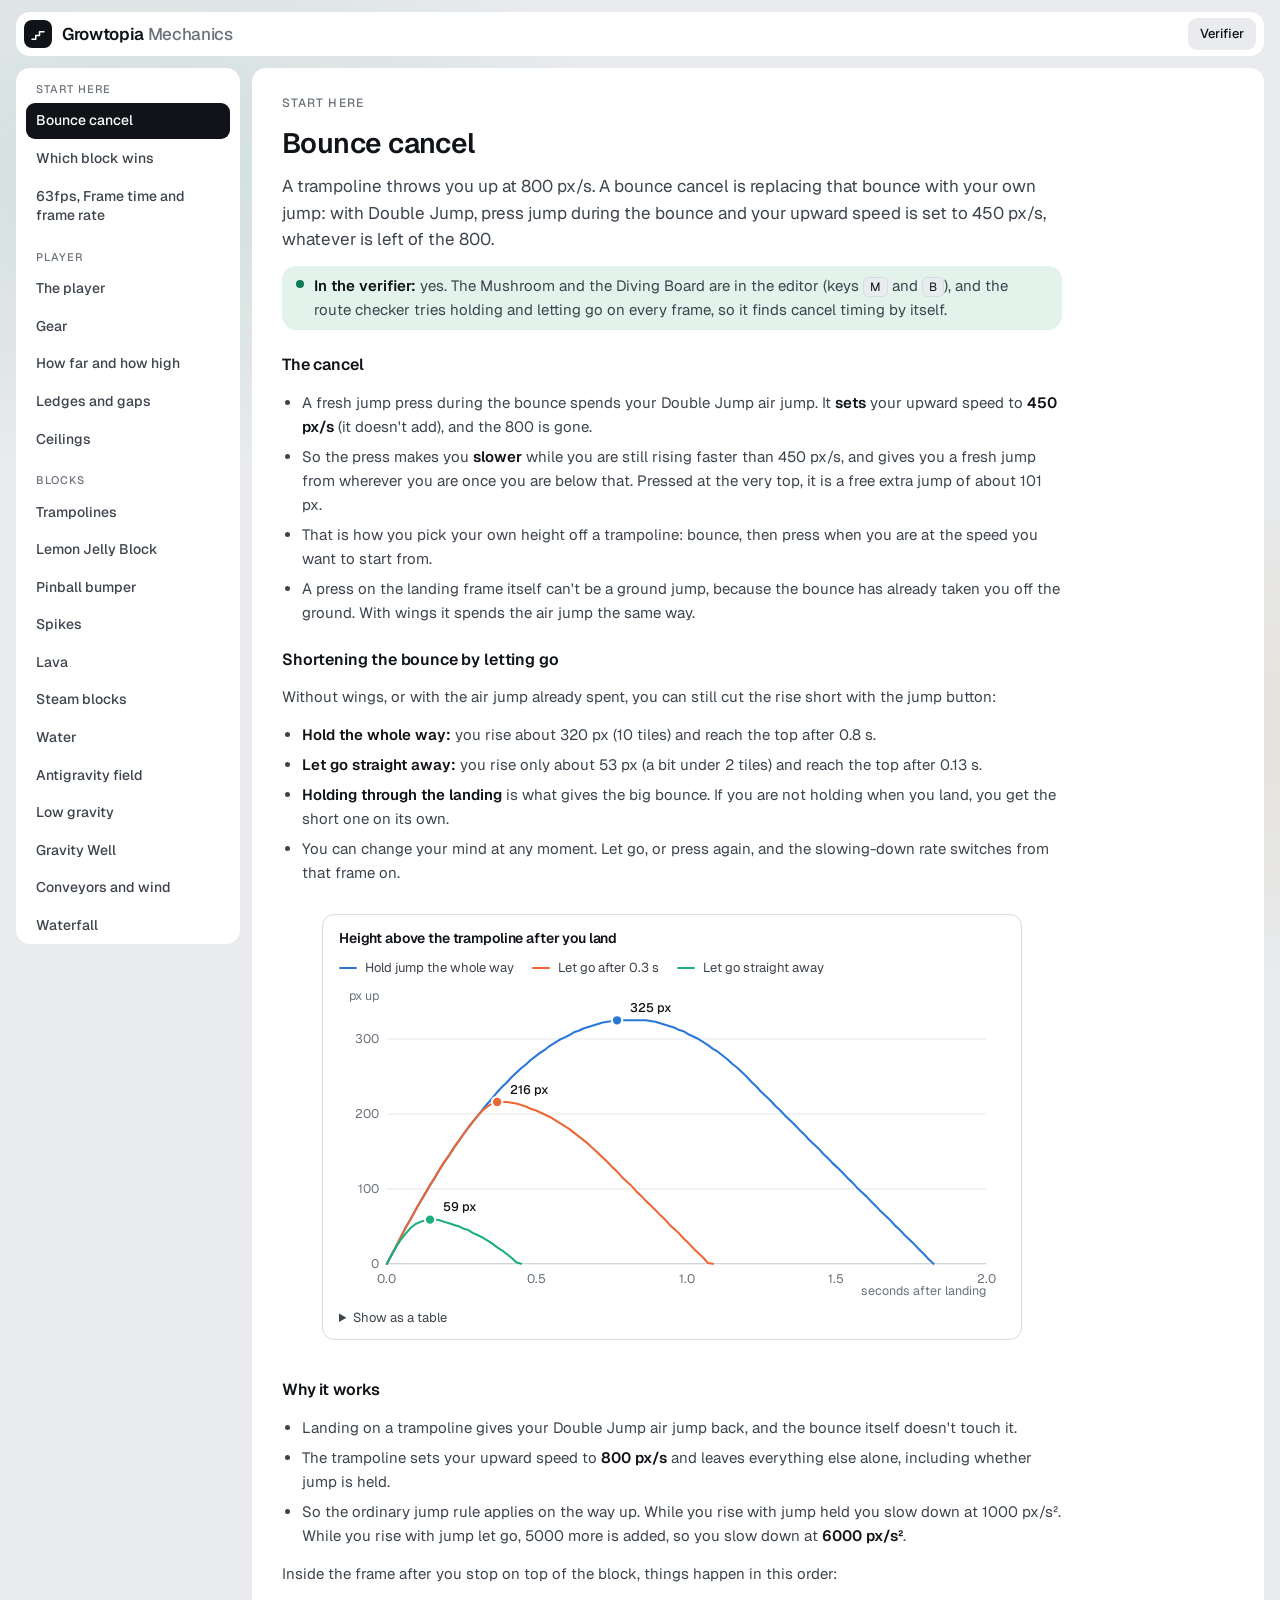
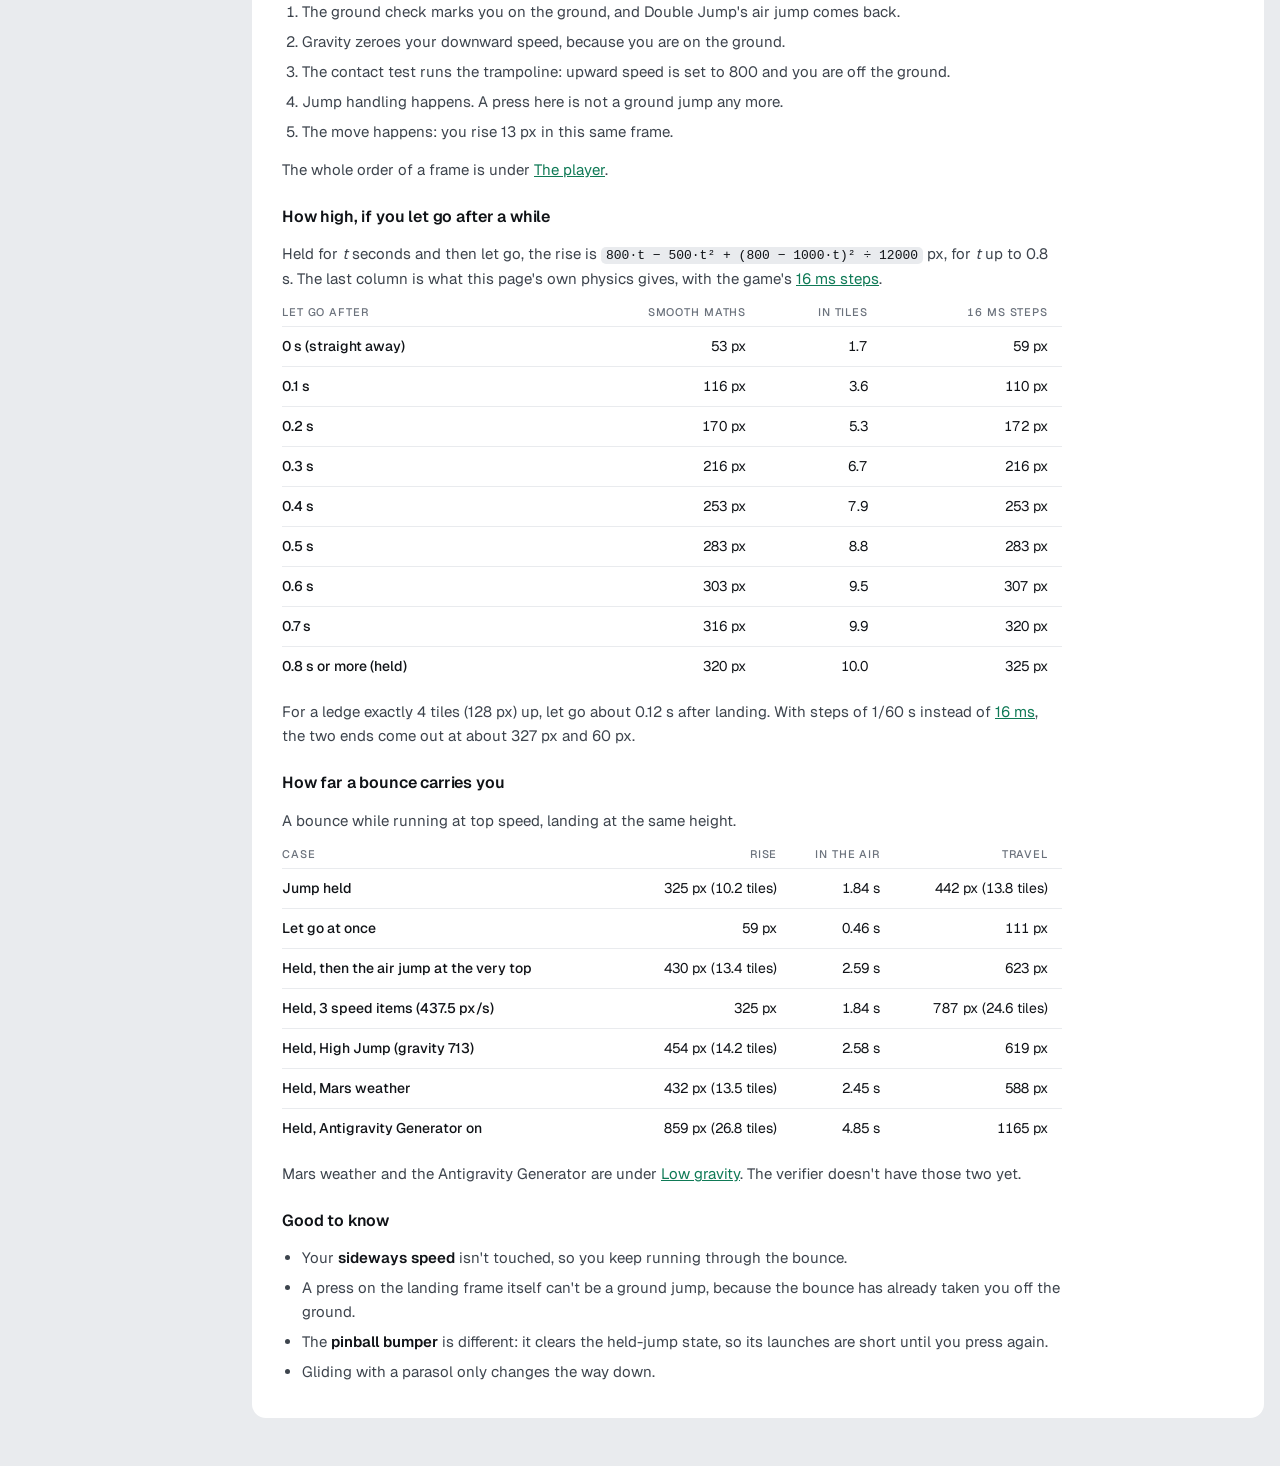
==== mechanics.html @ d381310d "Initial commit" ====
<!doctype html>
<html lang="en">
<head>
<meta charset="utf-8">
<meta name="viewport" content="width=device-width, initial-scale=1, viewport-fit=cover">
<title>Mechanics · Growtopia Parkour Verifier</title>
<link rel="preconnect" href="https://fonts.googleapis.com">
<link rel="preconnect" href="https://fonts.gstatic.com" crossorigin>
<link rel="stylesheet" href="https://fonts.googleapis.com/css2?family=Geist:wght@300;400;500;600&display=swap">
<link rel="stylesheet" href="css/base.css">
<link rel="stylesheet" href="css/mechanics.css">
</head>
<body>
<svg width="0" height="0" style="position:absolute" aria-hidden="true" focusable="false">
  <symbol id="i-hop" viewBox="0 0 24 24"><path d="M4 19h5v-5h5V9h6"/></symbol>
</svg>

<div class="shell">
  <header class="apphead card">
    <span class="mark" aria-hidden="true"><svg class="ic"><use href="#i-hop"/></svg></span>
    <h1>Growtopia <span>Mechanics</span></h1>
    <a class="back" href="index.html">Verifier</a>
  </header>

  <div class="mech">
    <nav class="card tabs" aria-label="Mechanics topics">
      <h2>Start here</h2>
      <a href="#bounce-cancel">Bounce cancel</a>
      <a href="#order">Which block wins</a>
      <a href="#frame-time">63fps, Frame time and frame rate</a>
      <h2>Player</h2>
      <a href="#player">The player</a>
      <a href="#gear">Gear</a>
      <a href="#reach">How far and how high</a>
      <a href="#ledges">Ledges and gaps</a>
      <a href="#ceilings">Ceilings</a>
      <h2>Blocks</h2>
      <a href="#trampolines">Trampolines</a>
      <a href="#lemon-jelly">Lemon Jelly Block</a>
      <a href="#bumper">Pinball bumper</a>
      <a href="#spikes">Spikes</a>
      <a href="#lava">Lava</a>
      <a href="#steam">Steam blocks</a>
      <a href="#water">Water</a>
      <a href="#antigravity">Antigravity field</a>
      <a href="#low-gravity">Low gravity</a>
      <a href="#gravity-well">Gravity Well</a>
      <a href="#conveyor">Conveyors and wind</a>
      <a href="#waterfall">Waterfall</a>
      <a href="#platforms">Platforms</a>
      <a href="#one-way">One-Way Block</a>
      <a href="#one-way-edge">One-Way Block edge jump</a>
      <a href="#portals">Portals and checkpoints</a>
      <a href="#climbing">Wall climbing</a>
      <a href="#surfaces">Ice and slow ground</a>
      <h2>Reference</h2>
      <a href="#words">Words used here</a>
      <a href="#unknown">Not known yet</a>
    </nav>

    <main class="card page">

      <article class="topic" id="bounce-cancel" data-title="Bounce cancel">
        <p class="crumb">Start here</p>
        <h2>Bounce cancel</h2>
        <p class="lead">A trampoline throws you up at 800 px/s. A bounce cancel is replacing that bounce with your own jump: with Double Jump, press jump during the bounce and your upward speed is set to 450 px/s, whatever is left of the 800.</p>
        <p class="status" data-in="yes"><span><b>In the verifier:</b> yes. The Mushroom and the Diving Board are in the editor (keys <kbd>M</kbd> and <kbd>B</kbd>), and the route checker tries holding and letting go on every frame, so it finds cancel timing by itself.</span></p>

        <h3>The cancel</h3>
        <ul>
          <li>A fresh jump press during the bounce spends your Double Jump air jump. It <b>sets</b> your upward speed to <b>450 px/s</b> (it doesn't add), and the 800 is gone.</li>
          <li>So the press makes you <b>slower</b> while you are still rising faster than 450 px/s, and gives you a fresh jump from wherever you are once you are below that. Pressed at the very top, it is a free extra jump of about 101 px.</li>
          <li>That is how you pick your own height off a trampoline: bounce, then press when you are at the speed you want to start from.</li>
          <li>A press on the landing frame itself can't be a ground jump, because the bounce has already taken you off the ground. With wings it spends the air jump the same way.</li>
        </ul>

        <h3>Shortening the bounce by letting go</h3>
        <p>Without wings, or with the air jump already spent, you can still cut the rise short with the jump button:</p>
        <ul>
          <li><b>Hold the whole way:</b> you rise about 320 px (10 tiles) and reach the top after 0.8 s.</li>
          <li><b>Let go straight away:</b> you rise only about 53 px (a bit under 2 tiles) and reach the top after 0.13 s.</li>
          <li><b>Holding through the landing</b> is what gives the big bounce. If you are not holding when you land, you get the short one on its own.</li>
          <li>You can change your mind at any moment. Let go, or press again, and the slowing-down rate switches from that frame on.</li>
        </ul>

        <figure class="figure" id="bounce-figure">
          <h3>Height above the trampoline after you land</h3>
          <div class="legend" id="bounce-legend"></div>
          <div id="bounce-plot"></div>
          <div class="tip" id="bounce-tip" hidden></div>
          <details>
            <summary>Show as a table</summary>
            <div class="tablewrap"><table id="bounce-table"></table></div>
          </details>
        </figure>

        <h3>Why it works</h3>
        <ul>
          <li>Landing on a trampoline gives your Double Jump air jump back, and the bounce itself doesn't touch it.</li>
          <li>The trampoline sets your upward speed to <b>800 px/s</b> and leaves everything else alone, including whether jump is held.</li>
          <li>So the ordinary jump rule applies on the way up. While you rise with jump held you slow down at 1000 px/s². While you rise with jump let go, 5000 more is added, so you slow down at <b>6000 px/s²</b>.</li>
        </ul>
        <p>Inside the frame after you stop on top of the block, things happen in this order:</p>
        <ol>
          <li>The ground check marks you on the ground, and Double Jump's air jump comes back.</li>
          <li>Gravity zeroes your downward speed, because you are on the ground.</li>
          <li>The contact test runs the trampoline: upward speed is set to 800 and you are off the ground.</li>
          <li>Jump handling happens. A press here is not a ground jump any more.</li>
          <li>The move happens: you rise 13 px in this same frame.</li>
        </ol>
        <p>The whole order of a frame is under <a href="#player">The player</a>.</p>

        <h3>How high, if you let go after a while</h3>
        <p>Held for <i>t</i> seconds and then let go, the rise is <code>800·t − 500·t² + (800 − 1000·t)² ÷ 12000</code> px, for <i>t</i> up to 0.8 s. The last column is what this page's own physics gives, with the game's <a href="#frame-time">16 ms steps</a>.</p>
        <div class="tablewrap">
          <table>
            <thead><tr><th>Let go after</th><th class="num">Smooth maths</th><th class="num">In tiles</th><th class="num">16 ms steps</th></tr></thead>
            <tbody id="rise-table">
              <tr><td>0 s (straight away)</td><td class="num">53 px</td><td class="num">1.7</td><td class="num" data-t="0"></td></tr>
              <tr><td>0.1 s</td><td class="num">116 px</td><td class="num">3.6</td><td class="num" data-t="0.1"></td></tr>
              <tr><td>0.2 s</td><td class="num">170 px</td><td class="num">5.3</td><td class="num" data-t="0.2"></td></tr>
              <tr><td>0.3 s</td><td class="num">216 px</td><td class="num">6.7</td><td class="num" data-t="0.3"></td></tr>
              <tr><td>0.4 s</td><td class="num">253 px</td><td class="num">7.9</td><td class="num" data-t="0.4"></td></tr>
              <tr><td>0.5 s</td><td class="num">283 px</td><td class="num">8.8</td><td class="num" data-t="0.5"></td></tr>
              <tr><td>0.6 s</td><td class="num">303 px</td><td class="num">9.5</td><td class="num" data-t="0.6"></td></tr>
              <tr><td>0.7 s</td><td class="num">316 px</td><td class="num">9.9</td><td class="num" data-t="0.7"></td></tr>
              <tr><td>0.8 s or more (held)</td><td class="num">320 px</td><td class="num">10.0</td><td class="num" data-t="0.8"></td></tr>
            </tbody>
          </table>
        </div>
        <p>For a ledge exactly 4 tiles (128 px) up, let go about 0.12 s after landing. With steps of 1/60 s instead of <a href="#frame-time">16 ms</a>, the two ends come out at about 327 px and 60 px.</p>

        <h3>How far a bounce carries you</h3>
        <p>A bounce while running at top speed, landing at the same height.</p>
        <div class="tablewrap">
          <table>
            <thead><tr><th>Case</th><th class="num">Rise</th><th class="num">In the air</th><th class="num">Travel</th></tr></thead>
            <tbody>
              <tr><td>Jump held</td><td class="num">325 px (10.2 tiles)</td><td class="num">1.84 s</td><td class="num">442 px (13.8 tiles)</td></tr>
              <tr><td>Let go at once</td><td class="num">59 px</td><td class="num">0.46 s</td><td class="num">111 px</td></tr>
              <tr><td>Held, then the air jump at the very top</td><td class="num">430 px (13.4 tiles)</td><td class="num">2.59 s</td><td class="num">623 px</td></tr>
              <tr><td>Held, 3 speed items (437.5 px/s)</td><td class="num">325 px</td><td class="num">1.84 s</td><td class="num">787 px (24.6 tiles)</td></tr>
              <tr><td>Held, High Jump (gravity 713)</td><td class="num">454 px (14.2 tiles)</td><td class="num">2.58 s</td><td class="num">619 px</td></tr>
              <tr><td>Held, Mars weather</td><td class="num">432 px (13.5 tiles)</td><td class="num">2.45 s</td><td class="num">588 px</td></tr>
              <tr><td>Held, Antigravity Generator on</td><td class="num">859 px (26.8 tiles)</td><td class="num">4.85 s</td><td class="num">1165 px</td></tr>
            </tbody>
          </table>
        </div>
        <p>Mars weather and the Antigravity Generator are under <a href="#low-gravity">Low gravity</a>. The verifier doesn't have those two yet.</p>

        <h3>Good to know</h3>
        <ul>
          <li>Your <b>sideways speed</b> isn't touched, so you keep running through the bounce.</li>
          <li>A press on the landing frame itself can't be a ground jump, because the bounce has already taken you off the ground.</li>
          <li>The <b>pinball bumper</b> is different: it clears the held-jump state, so its launches are short until you press again.</li>
          <li>Gliding with a parasol only changes the way down.</li>
        </ul>
      </article>

      <article class="topic" id="frame-time" data-title="63fps, Frame time and frame rate">
        <p class="crumb">Start here</p>
        <h2>63fps, Frame time and frame rate</h2>
        <p class="lead">The game has no fixed step. One frame on screen is one step of movement, and that step is a whole number of milliseconds: 16 ms every frame when the counter shows 63 fps, 17 ms every frame when it shows 59, and a mix of the two in between.</p>
        <p class="status" data-in="part"><span><b>In the verifier:</b> yes for a steady 16 ms and a steady 17 ms. The Frame length buttons in its Constants panel pick one (it starts at 16 ms), and the game there, the route checker and its replays all step at it. The mix of 16 and 17, any other frame length and the 100 ms cap: not yet. The numbers on the rest of this page are for 16 ms.</span></p>

        <h3>What each FPS reading means</h3>
        <p><b>Where this comes from:</b> simulated from the timer rules below.</p>
        <div class="tablewrap">
          <table>
            <thead><tr><th>FPS shown</th><th>Real time between frames</th><th>Physics step each frame</th></tr></thead>
            <tbody>
              <tr><td>59</td><td>17 ms</td><td>17 ms every frame</td></tr>
              <tr><td>60 or 61</td><td>About 16.67 ms (60 Hz screen sync)</td><td>16 and 17 mixed, in the repeating pattern 16, 17, 17, 17, 17, 16</td></tr>
              <tr><td>62</td><td>Between 16 and 16.4 ms</td><td>Mostly 16, with an occasional 17</td></tr>
              <tr><td>63</td><td>16 ms (really 62.5 per second)</td><td>16 ms every frame</td></tr>
            </tbody>
          </table>
        </div>
        <ul>
          <li>The FPS counter counts updates until more than 1000 ms have passed. So it reads a little high, and 1000 ÷ (FPS shown) is not the frame time.</li>
          <li>The shortest input is one frame. That frame is worth 16 ms or 17 ms of movement, depending on the row above.</li>
          <li>With a steady 16 ms or a steady 17 ms, a held jump rises 104 px. It lasts 59 frames at 16 ms and 56 frames at 17 ms.</li>
          <li>Higher frame rates give shorter steps: at 120 Hz with no limit, 8 and 9 ms mixed. This only happens if the 60 fps limit is not working.</li>
        </ul>

        <h3>How the game times a frame</h3>
        <p><b>Where this comes from:</b> read from the Android game code.</p>
        <ul>
          <li>There is no fixed physics step. One update is one frame.</li>
          <li>The physics uses the frame time ÷ 1000 as the time for that frame. It is always a whole number of milliseconds. 16.67 never happens.</li>
          <li>A single frame is capped at 100 ms.</li>
          <li>The game asks for a 60 fps limit. The waiting itself is done outside this code.</li>
        </ul>
        <p>Each frame, the timer does this:</p>
        <ol>
          <li>It reads the system clock, in whole milliseconds.</li>
          <li>It takes the time since the last frame. If that is more than 100 ms, it is cut to 100.</li>
          <li>It averages the last 8 of those times and rounds the average down to a whole millisecond. That is the <b>frame time</b>.</li>
          <li>It compares this frame's own time with the frame time. If it was 1, 2, 3 or 4 ms longer, that leftover goes into the next frame. Any other difference is dropped.</li>
        </ol>

        <h3>Why 63 fps appears after the game has been open a long time</h3>
        <p><b>Where this comes from:</b> a likely explanation, not confirmed. It is read from the public Proton SDK engine source, which Growtopia is built on (<code>shared/win/app/main.cpp</code> and <code>shared/win/WinUtils.cpp</code>).</p>
        <ul>
          <li>The public Windows loop keeps the time of the next frame in a 32-bit float: <code>fpsTimer = float(now) + 1000.0f / 60</code>. It waits while <code>fpsTimer &gt; now</code>. <code>now</code> is whole milliseconds since the game started.</li>
          <li>A 32-bit float holds whole numbers exactly only up to 2<sup>24</sup> = 16,777,216. Past that it can only hold every 2nd number, then every 4th, and so on, doubling each time the number doubles.</li>
          <li>So the 16.67 ms wait gets rounded to whatever step the float can still hold.</li>
        </ul>
        <div class="tablewrap">
          <table>
            <thead><tr><th>Game open for</th><th>Float step</th><th>16.67 rounds to</th><th>Frame time, sync off</th><th>FPS shown, sync off</th><th>With 60 Hz sync on</th></tr></thead>
            <tbody>
              <tr><td>Under 4 h 39 m 37 s (2<sup>24</sup> ms)</td><td>1 ms or finer</td><td>First whole ms at or past it: 17</td><td>17 ms</td><td>59</td><td>About 59, with an occasional doubled frame</td></tr>
              <tr><td>4 h 39 m 37 s to 74 h 34 m (2<sup>28</sup> ms)</td><td>2, 4, 8, 16 ms</td><td>16</td><td>16 ms</td><td>63</td><td>Steady 60</td></tr>
              <tr><td>74 h 34 m to 149 h 8 m (2<sup>29</sup> ms)</td><td>32 ms</td><td>32</td><td>32 ms</td><td>About 31</td><td>About 31</td></tr>
              <tr><td>149 h 8 m to 298 h</td><td>64 ms</td><td>0, and the current time itself is rounded too</td><td>About 32 ms with no wait, then a stall of up to 32 ms, every 64 ms</td><td>No steady value</td><td>Steady 60</td></tr>
              <tr><td>Over 298 h</td><td>128 ms</td><td>Same, with stalls of up to 64 ms</td><td>Uneven</td><td>No steady value</td><td>About 45, uneven</td></tr>
            </tbody>
          </table>
        </div>
        <ul>
          <li>The steps at 9 h 19 m, 18 h 38 m and 37 h 17 m change nothing, because 16.67 still rounds to 16.</li>
          <li>On a 60 Hz screen with sync on, the 16 ms phase shows as 60, because the screen holds frames to 16.67 ms. 63 shows when sync is off or the screen is faster than 60 Hz.</li>
          <li>The sync-off rows assume each frame takes 1 ms of work.</li>
        </ul>
      </article>

      <article class="topic" id="trampolines" data-title="Trampolines">
        <p class="crumb">Blocks</p>
        <h2>Trampolines</h2>
        <p class="lead">Blocks that throw you up at 800 px/s when you land on them. The Mushroom is the plain one.</p>
        <p class="status" data-in="part"><span><b>In the verifier:</b> the Mushroom and the Diving Board. The others follow the same rule and could be added as tiles. The Steam Launcher and trampolines on fire: not yet.</span></p>

        <h3>The rule</h3>
        <p class="rule">If gravity is on, you are not moving up, and your feet are at or above the top of the block: your upward speed becomes <b>800 px/s</b> and you are no longer on the ground.</p>
        <p>The speed is set, not added, so how fast you were falling doesn't matter.</p>

        <h3>What the bounce leaves alone</h3>
        <p>Your sideways speed, whether jump is held, the ledge grace frame, slippery, your stored air jump, and knockback. Only your upward speed and "on the ground" change. That is why <a href="#bounce-cancel">bounce cancel</a> works.</p>

        <h3>When it is checked</h3>
        <ul>
          <li>In the contact test, which runs after gravity and before jump handling and the move.</li>
          <li>Only the up-and-down test counts. It looks at your box moved down 1 px when you are standing, or down by this frame's fall (at most 1 px). If that box overlaps the 32 × 32 tile at all, even by 1 px of width, the rule runs.</li>
          <li>From the side a solid trampoline is an ordinary wall. There is no bounce.</li>
          <li>Once one trampoline has fired, the game stops looking at other blocks in that test. That includes a spike to its right: see <a href="#order">Which block wins</a>.</li>
        </ul>

        <h3>The frames around a landing</h3>
        <ol>
          <li><b>Frame N:</b> your move ends with you stopped right on top of the block.</li>
          <li><b>Frame N+1:</b> the ground check marks you on the ground (and gives the air jump back), gravity zeroes your downward speed, the contact test bounces you (−800, off the ground), then jump handling and the move happen.</li>
          <li>So a jump press on frame N+1 can't be a ground jump. It only sets "jump held".</li>
          <li>The air jump from that frame is yours any time after the bounce. It sets your upward speed to 450, replacing what is left of the 800.</li>
        </ol>

        <h3>Which blocks</h3>
        <div class="tablewrap">
          <table>
            <thead><tr><th>Kind</th><th>Blocks</th><th>Solid how</th></tr></thead>
            <tbody>
              <tr><td>Solid trampolines</td><td>Mushroom (194), Pinball Sproinger (624), Bouncy Bunny (2516), Bouncy Balloon (4878), Cherry, Blueberry and Cranberry Jelly Blocks (5384, 5388, 7442), Bouncy Castle Block (11776), Bouncy Wall (13622), the Pillow and Ladybug Trampolines, and others (the report's section 7.3 has the full list).</td><td>Like dirt: no side lets you through.</td></tr>
              <tr><td>Platform trampolines</td><td>Diving Board (1774), the Awnings (4392 to 4400, 12536, 12538).</td><td>Only from above. You pass through from below and from the sides.</td></tr>
              <tr><td>Not this rule</td><td>Lemon Jelly Block (action type 108), pinball bumpers (action type 24).</td><td>See below, and the Pinball bumper topic.</td></tr>
            </tbody>
          </table>
        </div>
        <p>The first two groups are both action type 7 in the item list. They differ only in collision kind.</p>
        <ul>
          <li><b>Steam Launcher (3498)</b> follows the trampoline rule only while it is switched on. After it bounces you, the game switches it off and tells the server. So it gives one bounce per switch-on. See <a href="#steam">Steam blocks</a>.</li>
          <li><b>A trampoline that is on fire</b> is a pain block instead: it hurts like <a href="#lava">lava</a>. For a player who is immune to pain blocks it is a trampoline again.</li>
        </ul>

        <h3>Not the same rule</h3>
        <ul>
          <li><b>Lemon Jelly Block</b> (action type 108) bounces by how fast you fall, from 531 to 1200 px/s. The formula is under <a href="#lemon-jelly">Lemon Jelly Block</a>.</li>
          <li><b>Pinball bumpers</b> (action type 24) launch you straight away from their centre at 500 px/s and clear the held-jump state.</li>
        </ul>
      </article>

      <article class="topic" id="lemon-jelly" data-title="Lemon Jelly Block">
        <p class="crumb">Blocks</p>
        <h2>Lemon Jelly Block</h2>
        <p class="lead">The Lemon Jelly Block (5392) bounces you by how fast you fall onto it: the faster the fall, the stronger the bounce, from 531 to 1200 px/s.</p>
        <p class="status" data-in="no"><span><b>In the verifier:</b> not yet.</span></p>

        <h3>When it bounces</h3>
        <p>The same landing condition as a <a href="#trampolines">trampoline</a>: gravity on, not rising, feet at or above its top.</p>

        <h3>How strong</h3>
        <ul>
          <li><code>r = (fall speed ÷ 400)²</code></li>
          <li>Your upward speed becomes <b>1200 × r</b>, but never less than <b>531.25</b>. So 531 to 1200 px/s.</li>
          <li>The floor of 531.25 applies for fall speeds up to about 266 px/s (about 35 px of fall).</li>
        </ul>

        <h3>The rise afterwards</h3>
        <ul>
          <li>While you rise, gravity is multiplied by (1 − boost).</li>
          <li>The boost starts at r and is multiplied by 0.5625 every frame.</li>
          <li>It ends on the first frame you are no longer rising.</li>
        </ul>

        <h3>Not known</h3>
        <p>Which stored fall speed the block reads. It is assumed to be your speed just before landing.</p>
      </article>

      <article class="topic" id="bumper" data-title="Pinball bumper">
        <p class="crumb">Blocks</p>
        <h2>Pinball bumper</h2>
        <p class="lead">A solid block that bats you away from its centre at a fixed 500 px/s. Unlike a trampoline, it also makes the game forget you are holding jump.</p>
        <p class="status" data-in="part"><span><b>In the verifier:</b> yes for the solid bumper. The Bouncy Turret and the fire flag: not yet.</span></p>

        <h3>What it does</h3>
        <p class="rule">Your velocity is replaced by <b>500 px/s</b> pointing from the block's centre to the centre of your box. Your old speed is thrown away. You become slippery, and you are taken off the ground, the ledge grace frame is cleared, and jump held is cleared.</p>
        <div class="tablewrap">
          <table>
            <thead><tr><th>Where you hit it</th><th class="num">Launch (sideways, up/down) px/s</th></tr></thead>
            <tbody>
              <tr><td>Top, in the middle</td><td class="num">(0, −500)</td></tr>
              <tr><td>Top, 10 px off centre</td><td class="num">(±154, −476)</td></tr>
              <tr><td>Top, at the edge (25 px off)</td><td class="num">(±314, −389)</td></tr>
              <tr><td>Side, standing on the same row</td><td class="num">(±500, +19)</td></tr>
              <tr><td>Bottom, in the middle</td><td class="num">(0, +500), cut to the 400 fall cap next frame</td></tr>
            </tbody>
          </table>
        </div>
        <p>Minus is up. You move with the new speed in the same frame it fires.</p>

        <h3>After the launch</h3>
        <ul>
          <li><b>Upward launches are short.</b> Jump held is cleared, so the jump-cut gravity (6000 px/s²) applies even if your finger is still on the key. A straight-up launch rises only about 21 px.</li>
          <li><b>Pressing jump again changes that.</b> A fresh press sets jump held again, so gravity drops to 1000 and the same launch can reach about 125 px. With Double Jump the press spends your air jump instead and sets you to −450.</li>
          <li><b>Sideways speed is kept.</b> While you are slippery there is no friction, so 500 px/s lasts until you land. Steering is 15% strength while you rise and full strength while you fall, and only below your normal top speed.</li>
          <li><b>Walls bounce you.</b> Hitting a wall while slippery reverses you at 70% of your speed.</li>
          <li><b>Landing ends it.</b> The ground check works slippery out from the block you land on, so friction comes back unless it is ice.</li>
          <li><b>Ground-level side hits:</b> you are back on the ground one frame later, so friction returns straight away. With no key held you slide about 104 px.</li>
        </ul>

        <h3>When it fires</h3>
        <ul>
          <li>Each frame, before you move, the game tests your box moved sideways by this frame's run, then moved up or down by this frame's rise or fall. A bumper overlapping either test fires.</li>
          <li>The downward test reaches only 1 px, so a top hit fires the frame after you land on it.</li>
          <li>The sideways and upward tests reach a whole frame of movement, so they fire about 4 px early at walking speed and about 7 px early on a jump from below.</li>
          <li>Standing still against its side does nothing. You have to be moving into it.</li>
          <li>There is no cooldown on the physics (only the sound has one, 150 ms).</li>
          <li>It ends the contact check, so a spike to its right never gets a turn. See <a href="#order">Which block wins</a>.</li>
        </ul>

        <h3>In water</h3>
        <p>The 500 px/s sideways speed survives, because slippery blocks friction. A downward launch is cut to 120 px/s at once, and an upward one rises about 69 px.</p>

        <h3>Which blocks</h3>
        <p><b>Solid:</b> Pinball Bumper (526), Lime Jelly Block (5386), Orange Jelly Block (5390), HyperTech Multi-Jet Energy Pulser (7160) and White Grape Jelly Block (7440). <b>Platform:</b> the Bouncy Turret (13624), which you can pass through from below and from the sides.</p>

        <h3>The Bouncy Turret</h3>
        <ul>
          <li>It is a platform, so your box can be inside it.</li>
          <li>Both contact checks run every frame, even when you are not moving, and the bumper rule has no direction condition.</li>
          <li>So it fires every frame your box overlaps it.</li>
        </ul>

        <h3>The fire flag</h3>
        <p>If the bumper's tile has tile flag bit 12 set (TILE_FLAG_ON_FIRE), it hurts like <a href="#lava">lava</a> instead. For a player who is immune to pain blocks, a burning bumper is a bumper again.</p>
      </article>

      <article class="topic" id="spikes" data-title="Spikes">
        <p class="crumb">Blocks</p>
        <h2>Spikes</h2>
        <p class="lead">Death Spikes kill the moment the game's contact test sees them. The whole 32 × 32 square counts, whatever the artwork shows.</p>
        <p class="status" data-in="yes"><span><b>In the verifier:</b> yes, as one Spike tile that is always deadly. Blocks that are deadly only while switched on, and Spikey Leaves: not yet.</span></p>

        <h3>What that means in practice</h3>
        <ul>
          <li><b>Standing on a block next to spikes:</b> you die if even 1 px of your box overlaps the spike's column. The 1 px downward test overlaps the spike's top.</li>
          <li><b>Standing right up against the side of spikes is safe.</b> You die on the first frame whose sideways movement rounds to 1 px or more into them.</li>
          <li>Landing on spikes, jumping up into them and running into their side all kill the same way.</li>
          <li><b>A trampoline or a bumper to the left of a spike gets its turn first</b> and saves you, even with most of your box over the spike. One to the right doesn't. See <a href="#order">Which block wins</a>.</li>
        </ul>

        <h3>What counts as touching</h3>
        <ul>
          <li>Each frame the game works out where your box would be after this frame's movement. If that box overlaps the spike's square by at least 1 px, you die, that frame.</li>
          <li>Edges that only touch don't count.</li>
        </ul>

        <h3>Dying</h3>
        <p>The game only sends a respawn request that names the block. The server decides where and when you come back.</p>

        <h3>At a checkpoint</h3>
        <p>In this verifier you appear with your head at the top of the checkpoint's tile, so your feet are 2 px above whatever is below. A spike right under a checkpoint therefore doesn't kill you on the first frame.</p>

        <h3>Which blocks</h3>
        <p><b>Always deadly (29 blocks):</b> Death Spikes (162), Venus Guytrap (454), Great White Shark (1520), Lazy Cobra (1706), Hanging Guytrap (1870), Deadly Spider (1990), Twisted Spikes (2008), Icicles (2226), Crystal Spikes (2276), Stalagmite (3568), Stalactite (3570), Bone Spikes (3748), Purple Devourer Plant (4100), Blue Devourer Plant (4102), Buzzsaw (4158), Massive Fang (4342), Hanging Snake (4800), Demon Crystal (5274), Egg Shell Spikes (5978), The Varlaak (6410), Electrical Power Cube (6976), Naval Mine (6994), Jade Spikes (7048), Bountiful Bamboo Spikes (8688), Prince of Persia: Cave Spikes (11600), Prince of Persia: Palace Spikes (11606), BP Water (12254), Rayman - Dream Forest Spikes (13208), Spikey Leaves (16204).</p>
        <p><b>Deadly only while switched on (11 blocks):</b> Evil Eye (1226), Steam Spikes (3772), Angry Adventure Gorilla (4712), Deathtrap Wall (6154), Suit of Armor (6172), Starship Airlock (6398), the two Fleshy and two Verdant Googly-Woogly eyes and teeth (8348, 8350, 8806, 8808), Prickly Pineapple (8528). These are also solid only while switched on. While off you walk through them.</p>
        <p>Death Spikes are also full blocks (collision kind 1): they stop you like dirt. The blocks that are deadly only while switched on stop you only then, and Spikey Leaves is a platform.</p>
        <p>A player with the "immune to deadly blocks" flag isn't affected.</p>

        <h3>Spikey Leaves</h3>
        <p>The item list marks Spikey Leaves (16204) as deadly and as a platform. By the code it would then kill from below and from the sides too, because the contact test uses the whole square.</p>
      </article>

      <article class="topic" id="lava" data-title="Lava">
        <p class="crumb">Blocks</p>
        <h2>Lava and other pain blocks</h2>
        <p class="lead">Lava doesn't simply kill you the way spikes do. It throws you away from it and puts you in knockback, and enough hits in a row kill you.</p>
        <p class="status" data-in="no"><span><b>In the verifier:</b> not yet.</span></p>

        <h3>From above or below</h3>
        <ul>
          <li>If gravity is off, your upward speed becomes 50 px/s.</li>
          <li>Falling or standing: your upward speed becomes <b>800 px/s</b>.</li>
          <li>Rising (you jumped up into it): your vertical speed is reversed, so you are sent back down at the same speed.</li>
          <li>You are off the ground.</li>
          <li>If you weren't moving sideways, you are given a tiny push the way you face. Then your sideways speed is made <b>at least 300 px/s</b>, keeping its direction.</li>
          <li>You are in knockback.</li>
        </ul>

        <h3>From the side</h3>
        <p>Your sideways speed is reversed, and unless you are already in knockback it is made at least 300 px/s. Nothing else changes: not your vertical speed, not whether you are on the ground, not knockback. A side hit on another pain block while in knockback only flips your speed, with no 300 minimum.</p>

        <h3>Knockback</h3>
        <p>The bounce is only about 2 blocks high and 3 blocks long.</p>
        <p>Only an up-or-down hit starts it. It ends when the ground check finds ground. While it lasts:</p>
        <ul>
          <li><b>Gravity is much stronger.</b> Rising with jump held: 4250 extra. Rising with jump let go: 5000 extra. Falling: 4250 extra. The fall cap stays 400.</li>
          <li>Steering is only 15% as strong, and nothing slows you down (no friction).</li>
          <li>A normal wall barely bounces you: your speed × −0.01.</li>
        </ul>

        <h3>Dying</h3>
        <p>The client doesn't simulate damage. It reports each hit, and the server decides. A player dies after making contact with lava <b>5 times in a row within 5 seconds</b>, or <b>10 times</b> with the Fireproof mod. Bouncing on a lava floor takes 21 to 23 frames a time (about a third of a second), so the 5th bounce kills.</p>

        <h3>The numbers</h3>
        <p>Running onto a long lava floor at default gravity (1000 px/s²).</p>
        <div class="tablewrap">
          <table>
            <thead><tr><th>Hit</th><th class="num">Rise</th><th class="num">Frames to the next hit</th><th class="num">Travel</th></tr></thead>
            <tbody>
              <tr><td>From above, jump not held</td><td class="num">59 px</td><td class="num">21</td><td class="num">101 px</td></tr>
              <tr><td>From above, jump held since before</td><td class="num">66 px</td><td class="num">23</td><td class="num">110 px</td></tr>
              <tr><td>From the side, on the ground</td><td class="num" colspan="3">You stay grounded at 300 px/s or more. With no key held, friction (1200) stops you in 37.5 px.</td></tr>
            </tbody>
          </table>
        </div>

        <h3>When it hits</h3>
        <ul>
          <li>In the contact test, before the jump and the move, in both the sideways and the up-and-down check.</li>
          <li>Top, bottom and sides all count. There is no direction or position condition.</li>
          <li>A pain hit ends the check, and blocks are visited left to right. So a pain block left of a trampoline wins, and a trampoline left of a pain block wins. See <a href="#order">Which block wins</a>.</li>
        </ul>
        <p>A pain block ends the contact check too, so when lava shares your feet with another block, the one further left wins.</p>

        <h3>On a lava floor</h3>
        <ol>
          <li><b>Frame N:</b> your move ends with you stopped right on the lava.</li>
          <li><b>Frame N+1:</b> the ground check marks you on the ground, ends knockback and gives the air jump back. You get one frame of normal friction and steering. Then the contact test hits the lava, then jump handling, then the move.</li>
          <li>A jump press on frame N+1 can't be a ground jump, because you are already off the ground. Only a Double Jump air jump works, and it sets your upward speed to 450.</li>
        </ol>

        <h3>Lava cancel</h3>
        <p>With Double Jump, the ground check on the hit frame gives the air jump back, and a fresh press spends it. Your upward speed is then <b>set to 450</b> instead of the knockback's 800, under knockback gravity.</p>
        <div class="tablewrap">
          <table>
            <thead><tr><th>Press</th><th class="num">Rise</th><th class="num">Frames to the next hit</th><th class="num">Travel</th></tr></thead>
            <tbody>
              <tr><td>None, jump not held</td><td class="num">59 px</td><td class="num">21</td><td class="num">101 px</td></tr>
              <tr><td>None, jump held since before</td><td class="num">66 px</td><td class="num">23</td><td class="num">110 px</td></tr>
              <tr><td>Fresh press on the hit frame, kept held</td><td class="num">22 px</td><td class="num">12</td><td class="num">57 px</td></tr>
              <tr><td>Fresh press on the hit frame, let go next frame</td><td class="num">20 px</td><td class="num">11</td><td class="num">53 px</td></tr>
              <tr><td>Press 1 frame after the hit</td><td class="num">35 px</td><td class="num">15</td><td class="num">72 px</td></tr>
              <tr><td>2 frames after</td><td class="num">46 px</td><td class="num">18</td><td class="num">86 px</td></tr>
              <tr><td>3 frames after</td><td class="num">56 px</td><td class="num">21</td><td class="num">101 px</td></tr>
              <tr><td>4 frames after</td><td class="num">64 px</td><td class="num">23</td><td class="num">110 px</td></tr>
              <tr><td>6 frames after</td><td class="num">76 px</td><td class="num">27</td><td class="num">129 px</td></tr>
              <tr><td>8 frames after</td><td class="num">81 px</td><td class="num">30</td><td class="num">144 px</td></tr>
              <tr><td>10 frames after</td><td class="num">81 px</td><td class="num">31</td><td class="num">149 px</td></tr>
              <tr><td>12 frames after</td><td class="num">75 px</td><td class="num">32</td><td class="num">153 px</td></tr>
              <tr><td>Same press without Double Jump (it only sets jump held)</td><td class="num">67 px</td><td class="num">23</td><td class="num">110 px</td></tr>
            </tbody>
          </table>
        </div>
        <ul>
          <li>Every hop is still a hit.</li>
          <li>A press on the hit frame keeps you low (22 px) but gives more hits per distance.</li>
          <li>A press 8 to 12 frames after the hit gives the longest hop, about 144 to 153 px per hit.</li>
        </ul>

        <h3>A wall above lava</h3>
        <p>With a plain wall above lava in the same column, the sideways check takes the upper block first. The wall sets your sideways speed to 0. Then the lava sees a speed of 0 and sets it to 300 px/s to the right. So the push is to the right, whichever side you came from.</p>

        <h3>Blocks you can overlap</h3>
        <p>Fire on a non-solid tile, the Atomic Fireball (3764), the Saguaro Cactus (8326), the Barbed Wire Barrier (8980) and the Steam Vent (3284) can be overlapped. While your box is inside one, both checks fire every frame, sideways first and then up and down. With no sideways speed, the sideways one gives you +300 px/s.</p>

        <h3>Which blocks</h3>
        <p>Lava (4), Lava Cube (1630), Hot Fudge (14906) and others are action type 16. Cactus (330) and Toxic Waste (778) are action type 25, and Acid (726) is action type 136. All three behave the same. Any tile with the fire flag counts too, even an empty one, and so do Steam Vents and Storm Clouds while they are switched on. A player with the "immune to pain blocks" flag skips all of it, and lava is then just a plain solid block.</p>
        <p>By the code, a bumper or a trampoline that is on fire hurts like lava.</p>

        <h3>Not known</h3>
        <ul>
          <li>How fast health comes back. The server decides.</li>
        </ul>
      </article>

      <article class="topic" id="steam" data-title="Steam blocks">
        <p class="crumb">Blocks</p>
        <h2>Steam blocks</h2>
        <p class="lead">Six steam blocks act on the player. Most of them change with whether they are switched on, and the server decides that.</p>
        <p class="status" data-in="no"><span><b>In the verifier:</b> not yet.</span></p>

        <h3>What each one does</h3>
        <div class="tablewrap">
          <table>
            <thead><tr><th>Block</th><th>What it does to you</th></tr></thead>
            <tbody>
              <tr><td>Steam Stomper (3270)</td><td>Not solid. If the middle of your body is in it, it is ready, and you are falling faster than 300 px/s: your upward speed is set to 225 and a request goes to the server.</td></tr>
              <tr><td>Steam Launcher (3498)</td><td>A <a href="#trampolines">trampoline</a> while switched on. One bounce per switch-on.</td></tr>
              <tr><td>Steam Vent (3284)</td><td>Not solid. A <a href="#lava">pain block</a> while switched on. Your box can be inside it, so it hits every frame.</td></tr>
              <tr><td>Steam Spikes (3772)</td><td>Deadly and solid while switched on. Passable while off.</td></tr>
              <tr><td>Steam Door (3286)</td><td>Solid while switched off.</td></tr>
              <tr><td>Steam Revolver (3496)</td><td>Sends a request when the middle of your body enters while you are moving. It does not change your speed.</td></tr>
            </tbody>
          </table>
        </div>

        <h3>Good to know</h3>
        <ul>
          <li><b>"Ready"</b> for the Stomper and the Revolver means not cooling down and not damaged by punching. The length of the cooldown is not known.</li>
          <li>From a standstill you pass 300 px/s after 19 frames and about 49 px of fall. In water the fall cap is 120, so the Stomper cannot fire there.</li>
          <li>The Stomper's 225 rises 26 px with jump held and 5 px let go.</li>
          <li>What switches these blocks on and off is decided by the server.</li>
        </ul>
      </article>

      <article class="topic" id="order" data-title="Which block wins">
        <p class="crumb">Start here</p>
        <h2>When blocks sit side by side</h2>
        <p class="lead">When your box is over two different blocks at once, the game doesn't weigh them. It looks at them one at a time, from the left, and the first one that does something ends the check.</p>
        <p class="status" data-in="yes"><span><b>In the verifier:</b> yes, for spikes, bumpers and trampolines. Lava: not yet.</span></p>

        <h3>A trampoline next to a spike</h3>
        <p>Say the trampoline sits at 0 to 32 px and the spike right beside it at 32 to 64 px, and your box is 20 px wide:</p>
        <div class="tablewrap">
          <table>
            <thead><tr><th>Box's left edge</th><th>Over the trampoline</th><th>Over the spike</th><th>What happens</th></tr></thead>
            <tbody>
              <tr><td>12 px or less</td><td>all 20 px</td><td>none</td><td>Bounce</td></tr>
              <tr><td>13 to 31 px</td><td>19 px down to 1 px</td><td>1 px up to 19 px</td><td>Bounce, no death</td></tr>
              <tr><td>32 px or more</td><td>none</td><td>all 20 px</td><td>Death</td></tr>
            </tbody>
          </table>
        </div>
        <p>So as long as at least 1 px of your box is still over the trampoline, you bounce and you live. The spike on its right never gets a turn.</p>

        <h3>The mirror case is different</h3>
        <p>With the spike on the left and the trampoline on the right, the spike is first in line and kills you, even with 19 px of your box over the trampoline. A deadly block doesn't end the check, but you are already dead by the time the game would reach the trampoline.</p>
        <div class="tablewrap">
          <table>
            <thead><tr><th>Box's left edge (spike at 0 to 32 px)</th><th>Over the spike</th><th>Over the trampoline</th><th>What happens</th></tr></thead>
            <tbody>
              <tr><td>12 px or less</td><td>all 20 px</td><td>none</td><td>Death</td></tr>
              <tr><td>13 to 31 px</td><td>19 px down to 1 px</td><td>1 px up to 19 px</td><td>Death</td></tr>
              <tr><td>32 px or more</td><td>none</td><td>all 20 px</td><td>Bounce</td></tr>
            </tbody>
          </table>
        </div>

        <h3>How the check goes</h3>
        <ol>
          <li>The game lists every block your box overlaps in the contact test (at least 1 px of overlap each).</li>
          <li>It goes through the list <b>column by column, from left to right</b>. Inside one column the upper block goes first.</li>
          <li>Each block gets its turn. A <b>spike</b> kills you, so nothing after it matters. A <b>trampoline</b> bounces you, a <b>bumper</b> throws you and a <b>pain block</b> (lava) knocks you back. Each of those counts as handled and <b>ends the check</b>: the blocks after it never get a turn.</li>
          <li>The bounce or the throw puts you in the air, so on the next frame you aren't touching either block.</li>
        </ol>
        <p>In the downward check, plain blocks like dirt do nothing, so they don't take a turn.</p>

        <h3>Two lists, every frame</h3>
        <ul>
          <li>The sideways check and the up-and-down check are two separate lists. The sideways one goes first.</li>
          <li>Both run every frame, even if you did not move.</li>
          <li><b>A plain wall takes its turn without ending the check.</b> It sets your sideways speed to 0 (on slippery ground it reverses it at 70%, in knockback at 1%), and the check goes on to the next block.</li>
        </ul>

        <h3>Other pairs</h3>
        <ul>
          <li><b>Lava and a trampoline:</b> lava also ends the check, so whichever of the two is further left wins.</li>
          <li><b>A bumper and a spike:</b> a bumper ends the check too. A bumper on the left throws you before the spike is looked at. A spike on the left kills you.</li>
          <li><b>Sideways:</b> the sideways check is its own list and works the same way. It is separate from the downward one, so each stops at its own first handled block.</li>
          <li><b>A wall above lava, in the same column:</b> in the sideways check the wall is the upper block, so it goes first and sets your sideways speed to 0. Then the lava sees a speed of 0 and sets it to 300 px/s to the right. So the push is to the right, whichever side you came from.</li>
        </ul>

        <h3>Trying it in the game</h3>
        <ol>
          <li>Put a Mushroom and a spike side by side on flat ground, with the Mushroom on the left.</li>
          <li>Drop onto them so that most of your box is over the Mushroom and a few pixels are over the spike. The code says you bounce.</li>
          <li>Swap them, and drop on the same way. The code says you die.</li>
        </ol>
        <p>The verifier's Mushroom, spike and pinball tiles follow this rule, so you can set the same thing up in Build.</p>

        <p class="note">Left to right, and top to bottom inside a column, is read from the code.</p>
      </article>

      <article class="topic" id="water" data-title="Water">
        <p class="crumb">Blocks</p>
        <h2>Water</h2>
        <p class="lead">Water isn't a block. It is a flag on a tile, so a tile can be a block and water at once, and you pass through it.</p>
        <p class="status" data-in="yes"><span><b>In the verifier:</b> yes, with float items and floaties as gear. Mud and glue aren't there, so nothing stacks with the water speed yet.</span></p>

        <h3>When you count as in water</h3>
        <p>Only the middle point of your box matters. You are in water while that point is in a water tile, which is when you are about half under. The game goes back to normal the first frame it is out.</p>

        <h3>Up and down</h3>
        <ul>
          <li>Gravity and the fall cap are 0.3 times as much: 300 px/s² when sinking, and a fall cap of 120 px/s that you reach after 0.4 s and 24 px.</li>
          <li>Entering fast, your fall speed is cut to 120 on the first frame. Upward speed isn't capped.</li>
          <li>A jump is 0.6 times as strong (−270 px/s). You can jump from the bottom, or in open water any time you are sinking. So swimming up is: jump, wait until you start sinking, jump again.</li>
          <li>Held, one jump rises about 121 px over 0.9 s, a bit higher than a jump on land. Let go and it is about 20 px.</li>
          <li>The parasol and gliding are off in water.</li>
        </ul>

        <h3>Jumping into water from dry ground</h3>
        <ul>
          <li>A jump from a dry tile, with water starting one tile up, is a full 450 jump under 0.3 gravity: it rises <b>308 px</b>. Started in water: 123 px. On land: 104 px.</li>
          <li>A trampoline bounce with the middle of your body in water rises 1072 px, against 325 px dry.</li>
          <li>The jump's strength is decided on the frame of the press, from whether the middle of your body is in water then.</li>
          <li>Water gravity applies on every frame the middle of your body is in water.</li>
        </ul>
        <p>In <a href="#frame-time">16 ms frames</a> a jump comes out a little higher than the smooth maths says: 123 px against 121 in water, 104 against 101 on land.</p>

        <h3>Sideways</h3>
        <ul>
          <li>Top speed becomes the water speed (usually 125 px/s). Acceleration and friction are unchanged.</li>
          <li>Top speed stacks: water sets the base to the water speed, then mud multiplies it by 0.6 and glue by 0.5. See <a href="#surfaces">Ice and slow ground</a>.</li>
          <li>Entering at 250, friction brings you down to 125 in about 0.1 s.</li>
          <li>A held run averages about 115 px/s, not 125: at top speed, friction and acceleration take turns frame by frame. The same quirk gives about 240 on land.</li>
        </ul>

        <h3>Float items</h3>
        <p>Surfboards, the Fishing Dinghy, Jet Skis, the Swan Boat and others. They are checked on the frame you enter the water.</p>
        <ul>
          <li>While you float, gravity and the fall cap are both zero, so you stop at the surface, half under.</li>
          <li>With gravity at 0, an upward speed is kept for the whole water column.</li>
          <li>You can jump at any time, not just while sinking, and a jump keeps its full −270 until your middle point leaves the water.</li>
          <li>Floating ends 3 s after you enter (never for the Fishing Dinghy and the two Jet Skis), or when you touch the ground.</li>
          <li>The timer restarts each time you come back in, so hopping out and in should keep you afloat.</li>
        </ul>

        <h3>Floaties</h3>
        <p>The Sea Monster Floatie, Water Wings, Flaming Floaties and the Unicorn Floatie.</p>
        <ul>
          <li><b>Sinking:</b> your speed is cut to 40 px/s and you are pushed up at 320 px/s², so you sink only about 2 to 3 px.</li>
          <li><b>Rising:</b> a gentle upward push of 12 px/s², with upward speed capped at 120 px/s.</li>
          <li>That cap applies to jumps too, so a water jump with floaties drops from −270 to −120 after one frame.</li>
        </ul>
        <p class="note">The Slippery Flag Pole acts like water at the middle of your box. See <a href="#surfaces">Ice and slow ground</a>.</p>
      </article>

      <article class="topic" id="antigravity" data-title="Antigravity field">
        <p class="crumb">Blocks</p>
        <h2>Antigravity field</h2>
        <p class="lead">The HyperTech Antigravity Field (6748) isn't solid. You go through it, and while the middle of your body is inside, you are lighter.</p>
        <p class="status" data-in="part"><span><b>In the verifier:</b> yes for the field.</span></p>

        <h3>What it does</h3>
        <ul>
          <li>Gravity is 0.375 times as strong while the middle point of your box is inside.</li>
          <li>You can jump again while you are falling: a press while falling inside it jumps.</li>
          <li>A jump started inside it also stores one air jump, so you get one more in the air. A ground jump doesn't spend it.</li>
          <li>That stored air jump is kept after you leave the field, and after you land, until you use it.</li>
        </ul>

        <h3>The numbers</h3>
        <p>Under × 0.375 a held jump rises 273 px, stays up 2.45 s and travels 589 px, if all of it is under the effect.</p>

        <h3>Low gravity in the whole world</h3>
        <p>The Antigravity Generator and Mars weather lower gravity everywhere. See <a href="#low-gravity">Low gravity</a>.</p>
      </article>

      <article class="topic" id="low-gravity" data-title="Low gravity">
        <p class="crumb">Blocks</p>
        <h2>Low gravity</h2>
        <p class="lead">Two things lower gravity in the whole world: the Antigravity Generator while it is switched on, and Mars weather.</p>
        <p class="status" data-in="no"><span><b>In the verifier:</b> not yet. There is no generator and no weather there.</span></p>

        <h3>Antigravity Generator (4992), switched on</h3>
        <ul>
          <li>Height and distance have no limit.</li>
          <li>Gravity is <b>0.375 times</b> as strong in the whole world.</li>
          <li>The <a href="#antigravity">Antigravity field</a>'s jump rules also apply everywhere: a press works on any frame you are falling, and every ground jump stores an air jump.</li>
        </ul>

        <h3>Mars weather</h3>
        <ul>
          <li>Gravity is <b>0.75 times</b> as strong, and nothing else changes. There are no extra jumps.</li>
          <li>A held jump rises 138 px, stays up 1.25 s and travels 300 px.</li>
          <li>The game uses the active weather machine's weather if one is on, otherwise the world's own weather. So in a Mars world, switching on any weather machine removes the low gravity.</li>
        </ul>

        <h3>Together</h3>
        <p>They do not multiply. If the generator or a field applies, Mars is ignored.</p>
      </article>

      <article class="topic" id="gravity-well" data-title="Gravity Well">
        <p class="crumb">Blocks</p>
        <h2>Gravity Well</h2>
        <p class="lead">The Gravity Well (6772) isn't solid. While it is switched on, it pulls you toward itself.</p>
        <p class="status" data-in="no"><span><b>In the verifier:</b> not yet.</span></p>

        <h3>The pull</h3>
        <ul>
          <li>It adds a push of <b>60 px/s</b> toward itself. The push is added to this frame's movement and to the contact test. Your own stored speed is not changed.</li>
          <li>While you are falling, the sideways part of the push is tripled.</li>
          <li>An upward push only happens when you are within 16 px of the well sideways and it is more above you than beside you. If the upward part is then larger than the sideways part (after the tripling), it is multiplied by 7.</li>
          <li>If the pull is upward, you are falling and your downward move is blocked, your fall speed is set to 0.</li>
        </ul>

        <h3>Hanging in the middle</h3>
        <ul>
          <li>Within 16 px of its centre, both sideways and up or down, there is no sideways push, and if you are falling, the upward push equals your fall speed exactly. You hang there.</li>
          <li>While you hang, gravity keeps raising your stored fall speed to the 400 cap. So when you leave the centre you start falling at up to 400 px/s.</li>
        </ul>

        <h3>When it reaches you</h3>
        <ul>
          <li>It only acts while switched on.</li>
          <li>It reaches you when the middle of your body is within R px of the well, both sideways and up or down. R is 32 × the block's range value, and at least 32.</li>
          <li>If several reach you, the nearest one acts.</li>
          <li>It does nothing while the middle of your body is in a checkpoint.</li>
        </ul>
      </article>

      <article class="topic" id="conveyor" data-title="Conveyors and wind">
        <p class="crumb">Blocks</p>
        <h2>Conveyors and wind</h2>
        <p class="lead">Seven blocks take over your run while the middle of your body is inside them. The Conveyor Belt is different: a solid block that shifts you along.</p>
        <p class="status" data-in="part"><span><b>In the verifier:</b> one Conveyor tile, pushing right. Flipped ones and the Conveyor Belt: not yet.</span></p>

        <h3>What they do</h3>
        <ul>
          <li><b>With the flow:</b> your speed is set to 1000 px/s and then cut to your top speed, so you are at top speed at once. Standing still counts as with the flow.</li>
          <li><b>Against it:</b> you are held to 100 px/s. If you are already moving against it at 100 px/s or less, your speed is left alone.</li>
          <li>A block that isn't flipped pushes right. Flipped blocks mirror this.</li>
        </ul>

        <h3>Conveyor Belt (15486)</h3>
        <ul>
          <li>It is a solid block (action type 144).</li>
          <li>While it is the block the ground check picked (the leftmost solid block under your box), your position is shifted 1 px per <a href="#frame-time">16 ms frame</a>: to the right, or to the left if the tile is flipped.</li>
          <li>The shift is the frame time × 100 px, rounded down to a whole pixel: 1 px at 16 ms, 2 px for a frame longer than 20 ms, and nothing for a frame shorter than 10 ms.</li>
          <li>That shift has no collision check. At a wall it keeps pushing you 1 px per frame into the wall. Once your box overlaps the wall you cannot move, and after 10 px the middle of your body is inside the wall and you are crushed.</li>
        </ul>

        <h3>Which blocks</h3>
        <p>Summer Breeze (2864), Winter Wind (3232), Megawatt Bass Speaker (5518), Starship Turbo Fan (7018), Clover Fan (10704), Conveyor Block (11192) and Space Conveyor Block (11424).</p>
        <ul>
          <li>The rule is tied to the block type (action type 60), not to one block. So all seven follow it.</li>
          <li>The code has no on/off test for them.</li>
          <li>The direction comes from whether the tile is flipped.</li>
        </ul>
      </article>

      <article class="topic" id="waterfall" data-title="Waterfall">
        <p class="crumb">Blocks</p>
        <h2>Waterfall</h2>
        <p class="lead">You walk and fall straight through it, but it won't let you rise.</p>
        <p class="status" data-in="yes"><span><b>In the verifier:</b> yes. One Waterfall tile stands for all five blocks.</span></p>

        <h3>What it does</h3>
        <ul>
          <li>It refuses any move up that would leave your body in it (collision kind 7). From below it is a ceiling, and if any part of you is already inside, you can't rise at all, so jumps, double jumps and bounces don't lift you.</li>
          <li>Your upward speed isn't cancelled. You stay put and count as airborne until gravity uses the jump up: about 0.45 s holding jump, 0.075 s if you let go.</li>
          <li>It isn't solid and it isn't water. It never changes your gravity, speed or fall cap, and it can't be stood on.</li>
          <li>Solid ground under a waterfall still counts as ground. The ground check skips waterfall blocks.</li>
        </ul>
        <p class="note">Staying put is the same as under any ceiling: nothing zeroes your upward speed, the move is simply blocked each frame. See <a href="#ceilings">Ceilings</a>.</p>

        <h3>Which blocks</h3>
        <p>Cosmic Rain (4530), Waterfall (5034), Castle Sewage Pipe (6186), Sunnyside Yolkfall (13384) and Juice Waterfall (16202).</p>
      </article>

      <article class="topic" id="platforms" data-title="Platforms">
        <p class="crumb">Blocks</p>
        <h2>Platforms and collision kinds</h2>
        <p class="lead">Every block has a collision kind, and the kind decides which sides stop you. A platform is any block of kind 2: you stand on it, and you can pass through it from every other side.</p>
        <p class="status" data-in="part"><span><b>In the verifier:</b> yes for platforms: the Platform tile and the Diving Board follow the rules below. One-Way Blocks, doors and gates: not yet.</span></p>

        <h3>What that means</h3>
        <p>T is the top edge of the platform.</p>
        <ul>
          <li><b>Falling through:</b> if your feet are already below T, nothing stops you and you fall through. That is the case when you walked in from the side, or when your jump topped out inside it.</li>
          <li><b>Jumping up through one:</b> you land only if your feet get to T or higher. One pixel short and you drop back through. With a 104 px jump that is a platform up to 3 tiles above the floor, 6 tiles with Double Jump.</li>
          <li><b>Block effects still use the whole 32 × 32 square:</b> platform trampolines bounce, the Bouncy Turret bumps, Spikey Leaves kill. A platform trampoline such as the Diving Board still needs your feet at or above its top, and you not rising.</li>
          <li><b>No dropping down:</b> there is no key for dropping down through a platform.</li>
          <li>Only the top row matters for movement. The lower 31 px do nothing.</li>
        </ul>

        <h3>The rules</h3>
        <p>There is no single platform routine: each of the places below treats kind 2 specially.</p>
        <ul>
          <li><b>Sideways:</b> a platform never stops you.</li>
          <li><b>Upward:</b> a platform never stops you. There is no ceiling under one, so there is no hovering under one.</li>
          <li><b>Downward:</b> the game moves you 1 px at a time. A platform stops a downward pixel only when your feet are exactly at T before that pixel. So a fall from above always lands, at any speed.</li>
          <li><b>Standing:</b> you count as on the ground only when your feet are exactly at T. The game then snaps your height to a whole pixel. Otherwise the ground check ends as "not on the ground".</li>
          <li><b>Never a wall:</b> a platform does not zero your sideways speed, it cannot crush you, and it cannot be the wall for <a href="#climbing">wall climbing</a>.</li>
        </ul>

        <h3>Which blocks are platforms</h3>
        <p>158 blocks are platforms. Besides the plain ones (Wooden Platform, Ladder, Staircase, Climbing Vine, tables, roofs) that includes 8 trampolines, 4 ice-type blocks, the Bouncy Turret and Spikey Leaves.</p>

        <h3>The kinds</h3>
        <div class="tablewrap">
          <table>
            <thead><tr><th>Kind</th><th>Example</th><th>Sideways</th><th>Up</th><th>Down</th></tr></thead>
            <tbody>
              <tr><td>0</td><td>Cave Background, Glass Pane</td><td>never</td><td>never</td><td>never</td></tr>
              <tr><td>1</td><td>Dirt, Death Spikes, Lava, Ice</td><td>blocks</td><td>blocks</td><td>blocks</td></tr>
              <tr><td>2</td><td>Wooden Platform, Diving Board, Ladder, Climbing Vine (158 items in all)</td><td>never</td><td>never</td><td>blocks only when your feet were exactly at the top</td></tr>
              <tr><td>5</td><td><a href="#one-way">One-Way Block</a></td><td>blocks from one side only (by whether the tile is flipped)</td><td>never</td><td>never</td></tr>
              <tr><td>7</td><td>The five <a href="#waterfall">waterfall</a> blocks</td><td>never</td><td>blocks</td><td>never</td></tr>
              <tr><td>3, 4, 6, 8 to 13</td><td>Doors, entrances, gates and blocks that switch on and off</td><td colspan="3">Solid for some players, or only at some times.</td></tr>
            </tbody>
          </table>
        </div>
      </article>

      <article class="topic" id="one-way" data-title="One-Way Block">
        <p class="crumb">Blocks</p>
        <h2>One-Way Block</h2>
        <p class="lead">The One-Way Block (3796) lets you through sideways in one direction only. It is the only block of its kind.</p>
        <p class="status" data-in="no"><span><b>In the verifier:</b> not yet.</span></p>

        <h3>Which way it blocks</h3>
        <ul>
          <li>Moving <b>right</b> into it is blocked if the tile is flipped.</li>
          <li>Moving <b>left</b> into it is blocked if the tile is not flipped.</li>
          <li>Which way the arrow points on screen for each case is not known. Check in the game.</li>
        </ul>

        <h3>What it never does</h3>
        <ul>
          <li>It never blocks up or down. It is never ground: you fall through it from above.</li>
          <li>It never zeroes your sideways speed the way a wall does. Held against one, you keep full run speed and move at once when it ends.</li>
          <li>It cannot crush you.</li>
        </ul>

        <h3>Inside it</h3>
        <p>Below, <b>against the arrow</b> means the way the block refuses, and <b>with the arrow</b> means the way it lets you through. The entry side is the side you come in from when you go with the arrow.</p>
        <p>You are not trapped as soon as part of your box is inside. The point of no return is <b>2 px</b>, not 1 px.</p>
        <div class="tablewrap">
          <table>
            <thead><tr><th>Your box inside the tile</th><th>Step against the arrow</th><th>Step with the arrow</th></tr></thead>
            <tbody>
              <tr><td>0 px, touching it on the entry side</td><td>Free</td><td>Free</td></tr>
              <tr><td>Exactly 1 px</td><td>Free: after the step you overlap by 0 px</td><td>Free</td></tr>
              <tr><td>2 px or more</td><td>Refused</td><td>Free</td></tr>
              <tr><td>0 px, touching it on the exit side</td><td>Refused: it acts as a wall</td><td>Free</td></tr>
            </tbody>
          </table>
        </div>
        <ul>
          <li>The move goes 1 px at a time. A sideways step against the arrow is refused if your box would overlap the tile <b>after</b> the step. Edges that only touch don't count.</li>
          <li>There is no exception for a box that is already inside.</li>
        </ul>
        <p class="note">The 1 px of room makes a trick possible. See <a href="#one-way-edge">One-Way Block edge jump</a>.</p>
      </article>

      <article class="topic" id="one-way-edge" data-title="One-Way Block edge jump">
        <p class="crumb">Blocks</p>
        <h2>One-Way Block edge jump</h2>
        <p class="lead">Put a <a href="#one-way">One-Way Block</a> between two blocks and there is one spot where you stand on the lower block and can still get back out: exactly 1 px in. From that spot an edge jump takes you out and up with a full jump, and the air jump is kept.</p>
        <p class="status" data-in="no"><span><b>In the verifier:</b> not yet. The verifier has no One-Way Block tile. With empty air in its place, the checker gives the same jump table from the 1 px spot, and its move already goes 1 px at a time, sideways first and then up. This topic is read from the code and worked out frame by frame.</span></p>

        <h3>The layout</h3>
        <p>One column, from the bottom up: a plain block, a One-Way Block, a plain block. The One-Way Block lets you go right and refuses steps to the left. There is no floor to the left of the bottom block.</p>
        <ul>
          <li>Standing on the bottom block, your body is in the One-Way Block's row.</li>
          <li>Your head is 2 px under the top block.</li>
        </ul>

        <h3>Standing on the edge</h3>
        <p>However much of your box is over the bottom block, that much of it is inside the One-Way Block too.</p>
        <div class="tablewrap">
          <table>
            <thead><tr><th>Your box over the bottom block</th><th>On the ground?</th><th>Can you go back left?</th></tr></thead>
            <tbody>
              <tr><td>0 px</td><td>No, you fall</td><td>Yes</td></tr>
              <tr><td>Exactly 1 px</td><td>Yes</td><td>Yes</td></tr>
              <tr><td>2 px or more</td><td>Yes</td><td>No. The only way out is right</td></tr>
            </tbody>
          </table>
        </div>
        <ul>
          <li><b>Exactly 1 px</b> is the one spot where you stand on the block and can still go back left.</li>
          <li><b>Getting onto it:</b> one-frame taps move you 1 px at a time, so you can creep onto it. A full-speed walk moves about 4 px a frame and usually skips past it.</li>
          <li>You cannot reach it from the right. Steps to the left into the tile are refused.</li>
        </ul>

        <h3>The edge jump</h3>
        <p>Stand still on the 1 px spot, then hold left. Your speed builds slowly, so the first 1 px step to the left comes on frame 3. Inside a frame the move goes sideways first, then up. So on frame 3 you step out of the column, and only then rise.</p>
        <p>Frame 1 is the frame you start holding left. With Double Jump, jump held.</p>
        <div class="tablewrap">
          <table>
            <thead><tr><th>Jump pressed on</th><th>What happens</th><th class="num">Rise</th><th>Air jump</th></tr></thead>
            <tbody>
              <tr><td>Any frame, without holding left</td><td>Head hits the top block after 2 px</td><td class="num">2 px</td><td>Kept</td></tr>
              <tr><td>Frame 1 (same frame as left)</td><td>Pinned under the top block for 2 frames, then clear</td><td class="num">93 px</td><td>Kept</td></tr>
              <tr><td>Frame 2</td><td>Pinned for 1 frame, then clear</td><td class="num">100 px</td><td>Kept</td></tr>
              <tr><td>Frame 3 (the edge jump: last frame on the ground)</td><td>Steps out of the column, then rises freely. A full jump</td><td class="num">104 px</td><td>Kept</td></tr>
              <tr><td>Frame 4 (ledge grace)</td><td>Already off the block</td><td class="num">104 px</td><td>Used up</td></tr>
              <tr><td>Frame 5 or later</td><td>Already falling</td><td class="num">104 px</td><td>Used up</td></tr>
            </tbody>
          </table>
        </div>
        <ul>
          <li><b>The edge jump is frame 3:</b> the last frame any of your box is over the block. It is a ground jump, so the air jump is kept, and the top block is no longer above you when you rise.</li>
          <li><b>Pressing early is safe here</b> because the ceiling is a plain block. It only costs height: your upward speed fades by 16 px/s for each frame you are pinned. See <a href="#ledges">Ledges and gaps</a>.</li>
          <li><b>From 2 px or more, none of this works.</b> Holding left moves you 0 px, and every jump stops after 2 px.</li>
        </ul>
        <p class="note">The frame numbers are for a start from standing still with no leftover fraction of a pixel. Arriving with speed, or with a leftover fraction of a pixel, shifts which frame the step happens on. The rule stays the same: the jump must be on the frame your box steps out of the column.</p>
      </article>

      <article class="topic" id="portals" data-title="Portals and checkpoints">
        <p class="crumb">Blocks</p>
        <h2>Portals, doors and checkpoints</h2>
        <p class="lead">These blocks fire when the middle of your body is inside the tile, once per entry. Touching the tile with the edge of your box does nothing.</p>
        <p class="status" data-in="no"><span><b>In the verifier:</b> not yet. Its Start is only the place you appear, and its Finish only ends the run.</span></p>

        <h3>When they fire</h3>
        <ul>
          <li>Once per entry, when the middle of your body is inside the tile.</li>
          <li>They are ready again as soon as the middle of your body is in an ordinary tile.</li>
          <li>With a 20 × 30 box the middle crosses a tile border 10 px after your leading edge does (2.5 frames at 250 px/s), and 15 px after your top or bottom edge does.</li>
        </ul>

        <h3>Portals</h3>
        <p>Time-Space Rupture (382), Orange Portal (544), Blue Portal (546), Hellgate (3116), Lucky Portal (4520), Love Portal (10654), Mystery Portal (11136).</p>
        <ul>
          <li><b>On entry</b> you are held still (no gravity, no move, from that frame on) and a request goes to the server. Your speed is not cleared at that moment.</li>
          <li><b>When the server then places you:</b> your speed is set to 0, and slippery, the mud slow state and knockback are cleared. The portal you arrive in does not fire.</li>
          <li>The leftover fractions of a pixel and "on the ground" are kept.</li>
          <li>The delay and the exact arrival spot are decided by the server.</li>
        </ul>

        <h3>Doors</h3>
        <p>Door (12) and the other door blocks, and the Main Door (6), use the same routine as portals, but only on a key press or tap.</p>

        <h3>Checkpoints</h3>
        <p>Checkpoint (410) and 26 more blocks of the same type. A request is sent when the middle of your body enters, unless it is already your checkpoint.</p>

        <h3>Others that only send a request</h3>
        <p>Race Start Flag (428), Race End Flag (430), Challenge End Flag (3808), the Game Flag and Game Goal blocks while you are on a team, pickups such as Blarney Stone (1508), and the adventure blocks.</p>
      </article>

      <article class="topic" id="climbing" data-title="Wall climbing">
        <p class="crumb">Blocks</p>
        <h2>Wall climbing</h2>
        <p class="lead">With climbing gear you can hang on a wall wherever a Climbing Wall or Climbing Rocks tile sits behind you, and jump up along it.</p>
        <p class="status" data-in="no"><span><b>In the verifier:</b> not yet.</span></p>

        <h3>What you need</h3>
        <ul>
          <li><b>A climbing tile:</b> Climbing Wall (3586) or Climbing Rocks (15616). They are not solid. They sit behind you.</li>
          <li><b>Climbing gear.</b> One item is enough. The list is under <a href="#gear">Gear</a>.</li>
          <li><b>A wall:</b> any block that is solid for you. Platforms and One-Way Blocks do not count.</li>
        </ul>

        <h3>What that means</h3>
        <ul>
          <li><b>Hold toward the wall.</b> The check only reaches the wall while you move into it. Let go and you drop.</li>
          <li><b>A jump from the wall is a ground jump</b> (450, or 270 under the × 0.6 conditions). It does not use the air jump.</li>
          <li>Sticking does not give the air jump back. Only real ground does.</li>
          <li>You never stick while rising. So a jump goes up along the wall, and you stick again at the top if the middle of your body is still in a climbing tile.</li>
          <li>While you hang, gravity adds one step each frame and the stick cancels it. After 1 to 5 frames there is no slide at all.</li>
        </ul>

        <h3>The rule</h3>
        <p class="rule">It runs in the sideways contact check, right after a solid wall has taken your sideways speed. If the middle of your body is in a climbing tile, you wear the gear, you are not rising and you are not on the ground: your sideways and vertical speed become <b>0</b> and you count as on the ground.</p>

        <h3>Adventure Rope Piton</h3>
        <p>The Adventure Rope Piton (4700) does the same for a player holding the adventure Rope item, with no gear.</p>
      </article>

      <article class="topic" id="surfaces" data-title="Ice and slow ground">
        <p class="crumb">Blocks</p>
        <h2>Ice, mud, hay and glue</h2>
        <p class="lead">Some blocks and tile flags change how you move while you stand on them, and one acts on the middle of your body like water.</p>
        <p class="status" data-in="no"><span><b>In the verifier:</b> not yet. There is no ice, mud, hay or glue there.</span></p>

        <h3>Slow ground and glue</h3>
        <div class="tablewrap">
          <table>
            <thead><tr><th></th><th>Hay</th><th>Mud Puddle, Quicksand Block</th><th>Block Glue</th></tr></thead>
            <tbody>
              <tr><td>What it is</td><td>A plain solid block</td><td>Solid slow-ground blocks</td><td>A "glued" flag on a tile</td></tr>
              <tr><td>Top speed</td><td>Unchanged</td><td>× 0.6 (150 px/s)</td><td>× 0.5 (125 px/s)</td></tr>
              <tr><td>Jump</td><td>× 0.6 (about 38 px high, not 104)</td><td>× 0.6</td><td>Unchanged</td></tr>
              <tr><td>Which tile counts</td><td>The tile under the middle of your feet, when you jump</td><td>The leftmost solid tile under your box</td><td>The tile the middle of your body is in</td></tr>
              <tr><td>How long it lasts</td><td>That one jump</td><td>Until you land on something else, so also in the air</td><td>Only while your middle is in the tile</td></tr>
            </tbody>
          </table>
        </div>
        <p>Snow Block (5396) behaves like Hay, unless you wear Snowshoes (5420). In the game's own data, glue is called TILE_FLAG_GLUED.</p>

        <h3>What follows from that</h3>
        <ul>
          <li><b>Hay only touches the jump you start on it.</b> The game looks 1 px below the middle of your feet. If nothing solid is there it tries the left corner, then the right. A ledge-grace jump has nothing under any of the three, so it is a full jump off Hay. A Double Jump air jump after Hay is also full strength.</li>
          <li><b>Mud stays with you in the air.</b> The slow state is only updated when you land. After jumping off mud your top speed stays at 150 and your air jump is the weak one, until you land on another block.</li>
          <li><b>The left block wins for mud.</b> Mud on your left counts with 1 px of your box over it. Mud on your right counts only once you have completely left the block to its left. Ice follows the same rule.</li>
          <li><b>Glue acts on the tile your body is in, not the floor.</b> Glue on a solid floor block does nothing. The code also applies it only if that tile has no background.</li>
          <li><b>Mud and glue stack:</b> 250 × 0.6 × 0.5 = 75 px/s.</li>
        </ul>

        <h3>Slippery Flag Pole</h3>
        <p>The Slippery Flag Pole (7952) acts at the middle of your box: gravity × 0.3, fall cap 120, jump × 0.6. A jump started inside it stores one air jump.</p>

        <h3>Ice</h3>
        <p>On Ice (440), Slime (978) and the other ice-type blocks below (action type 29), you are slippery once you land: steering × 0.15, no friction, and a wall bounces you back at 70% (× −0.7).</p>

        <h3>Moving on ice</h3>
        <ul>
          <li><b>Ice has no friction at all.</b> With no key held, your speed never drops.</li>
          <li>Turning round from 250 px/s takes 87 frames (1.39 s) and 172 px. On normal ground a stop takes 14 frames and 24 px.</li>
          <li><b>Ice hop:</b> the weak steering on ice applies only while you are not falling. While you fall it is full strength. So on ice, standstill to top speed takes 1.39 s walking and 0.30 s tap-hopping.</li>
          <li><b>Speed kept on ice:</b> a 500 px/s bumper launch that lands on ice stays at 500. A held jump from there covers 472 px.</li>
        </ul>

        <h3>When you are slippery</h3>
        <p class="rule">You are slippery if the block you landed on is ice-type, or it is the Ice Crust Block (5602), or you wear slippery gear. Grip gear cancels all three.</p>
        <ul>
          <li>It is only worked out when the ground check finds ground. So it stays with you in the air until the next landing.</li>
          <li><b>Slippery gear</b> makes every floor slippery: Slippery Chemical Coat (9078), Bob The Gross Blob (8374), Sledding Penguin (10404), Chilled Chucks (14076), Abominable Snowman Suit (7408) together with Abominable Snowman Mask (7410), or any item marked that way in the item list.</li>
          <li><b>Grip gear</b> cancels slippery everywhere: Ice Skates of Winter (5418), or any item marked that way in the item list.</li>
        </ul>

        <h3>Ice-type blocks</h3>
        <p><b>Solid:</b> Ice (440), Slime (978), Ice Cube (1344), Frozen DNA Fragment A and B (1346, 1348), Nacho Block (2596), Frozen Pineapple Block (2750), Snowflake Block (3234), Pineapple Ring (3618), Obsidian (5042), the six Dancefloors (5398, 5470, 5472, 5474, 5476, 5478), Space Rock (7006), Oil Slick (7158), Fatberg Block (8376), Strawberry Slime Block (8390), Block o' Barf (8490), Dinosaur in Ice Block (11490), Slick Red, Blue and Green Blocks (12530, 12532, 12534), Rink of Love (13144).</p>
        <p><b>Platforms:</b> Slip 'n' Slide Slime Floor (6984), Waterslide Strut (7520), Sideways Vines (13306), Flowstone (15634).</p>
      </article>

      <article class="topic" id="player" data-title="The player">
        <p class="crumb">Player</p>
        <h2>The player</h2>
        <p class="lead">A 20 × 30 px box that runs, jumps and falls in whole-pixel steps, one step every <a href="#frame-time">16 ms</a>.</p>
        <p class="status" data-in="part"><span><b>In the verifier:</b> yes for running, jumping, falling and moving: this is what its physics is built from. One difference: it works out gravity and sideways speed before the ground check, not after it, so a fall off a ledge starts one frame later than in the order below. The Gravity Well, the block triggers, the 16-second key release and the special states: not yet.</span></p>

        <h3>The box</h3>
        <p>20 px wide and 30 px high. That size comes from testing, not from the code. In the game the player's position is the box's top-left corner; the verifier follows the middle of the feet.</p>

        <h3>Running</h3>
        <ul>
          <li>Left and right add or subtract acceleration. Both keys together cancel out.</li>
          <li>You speed up toward top speed. With no key, or already at top speed, friction pulls you toward 0 at 1200 px/s². So a held run alternates between top speed and one braking step, and averages about 240.</li>
          <li>Standstill to full speed takes about 0.21 s, and full speed to a stop the same.</li>
          <li>A direction key held for 16 seconds is released by the game and has to be pressed again. With Slithering Slippers (9420) or Present Goblin Disguise (4260) that does not happen, and with no key held you keep running the way you face.</li>
        </ul>

        <h3>Jumping</h3>
        <ul>
          <li>A jump <b>sets</b> your upward speed to 450 px/s. It doesn't add.</li>
          <li>A full held jump rises about 101 px (3.2 tiles) and takes 0.45 s to reach the top. Let go and gravity is 6000 px/s²: a one-frame tap hops about 20 px.</li>
          <li>In <a href="#frame-time">16 ms frames</a> the held jump comes out at 104 px. The table is under <a href="#reach">How far and how high</a>.</li>
          <li>A press and a release that both happen between two frames give no jump.</li>
        </ul>

        <h3>Falling</h3>
        <p>Gravity is 1000 px/s² in the air and nothing on the ground. Falls stop speeding up at 400 px/s (12.5 tiles per second), which you reach after 0.4 s and 80 px.</p>

        <h3>Moving, walls and floors</h3>
        <ul>
          <li>Each frame the box moves a whole number of pixels, one pixel at a time, sideways first and then up or down, and stops at the first block. The leftover fraction of a pixel carries to the next frame.</li>
          <li>A wall zeroes your sideways speed (on slippery ground it bounces you back at 70%). Landing zeroes your downward speed.</li>
          <li>Nothing zeroes your upward speed at a ceiling. The move is simply blocked each frame, so you stay pinned and your speed fades under gravity. See <a href="#ceilings">Ceilings</a>.</li>
          <li>The game rounds each frame's movement in a way that favours right and down. Leftward and upward movement lags by up to 1 px, so a pixel-exact jump can work in one direction only.</li>
        </ul>

        <h3>When a press jumps</h3>
        <p>The full list, in the order the game checks:</p>
        <ol>
          <li><b>On the ground:</b> jump. Nothing is spent.</li>
          <li><b>On the ledge grace frame</b> (the frame after you walk off a ledge): jump. A stored air jump is cleared.</li>
          <li><b>With a stored air jump:</b> jump. The air jump is cleared.</li>
          <li><b>With the middle of your body in water while sinking</b> (or while floating on a float item): jump.</li>
          <li><b>While falling, with the middle of your body in an Antigravity Field</b>, or with the Antigravity Generator switched on anywhere in the world: jump.</li>
        </ol>
        <ul>
          <li><b>Ledge grace uses up the air jump.</b> The game handles that press like an air jump. So with Double Jump the grace frame gives nothing extra: one press, one jump, air jump gone. Without Double Jump it gives one jump, one frame late.</li>
          <li>The grace jump's strength is the usual one (−450, or −270 under the × 0.6 conditions).</li>
          <li>The frame before it, the last one still on the ground, is an ordinary ground jump and keeps the air jump. See <a href="#ledges">Ledges and gaps</a>.</li>
          <li>Mars weather is not in this list. It gives lower gravity only. See <a href="#low-gravity">Low gravity</a>.</li>
        </ul>
        <p class="note">The verifier follows the ledge grace rule.</p>

        <h3>One frame, in order</h3>
        <ol>
          <li><b>Water check:</b> is the middle of your body in a water tile.</li>
          <li><b>Ground check.</b></li>
          <li><b>Controller step:</b> read the keys, then gravity, then sideways speed.</li>
          <li><b>Pull from a switched-on <a href="#gravity-well">Gravity Well</a></b>, if one is in range.</li>
          <li><b>Contact test:</b> the sideways list first, then the up-and-down list.</li>
          <li><b>Block triggers at the middle of your body:</b> crush check, checkpoints, portals, Steam Stomper.</li>
          <li><b>Jump handling.</b></li>
          <li><b>Move:</b> sideways pixels first, then up or down.</li>
        </ol>

        <h3>Special states</h3>
        <p>The server can set flags: reversed left and right (the Mind Ghost effect), frozen, noclip, immune to pain blocks, immune to deadly blocks, and slow fall.</p>
        <ul>
          <li><b>Frozen</b> stops your keys, the contact test and jumping, but gravity and the move still run.</li>
          <li>Entering a door or a portal stops everything. See <a href="#portals">Portals, doors and checkpoints</a>.</li>
        </ul>

        <h3>Checkpoint</h3>
        <p>In this verifier you appear with your head at the top of the checkpoint's tile, 2 px above whatever is below. You can jump at once, even with nothing under you, and with Double Jump the second jump is ready too, unless a spike is right under the checkpoint. A jump or a landing uses that spawn jump up.</p>

        <h3>Numbers the server can change</h3>
        <div class="tablewrap">
          <table class="kv">
            <thead><tr><th>Value</th><th class="num">Default</th></tr></thead>
            <tbody>
              <tr><td>Top speed</td><td class="num">250 px/s</td></tr>
              <tr><td>Acceleration</td><td class="num">1200 px/s²</td></tr>
              <tr><td>Gravity</td><td class="num">1000 px/s²</td></tr>
              <tr><td>Water speed</td><td class="num">set at spawn, usually 125 px/s</td></tr>
            </tbody>
          </table>
        </div>

        <h3>Numbers built into the game</h3>
        <div class="tablewrap">
          <table class="kv">
            <thead><tr><th>What</th><th class="num">Value</th></tr></thead>
            <tbody>
              <tr><td>Jump speed (upward)</td><td class="num">450 px/s</td></tr>
              <tr><td>Fall cap</td><td class="num">400 px/s</td></tr>
              <tr><td>Extra gravity while rising with jump let go</td><td class="num">5000 px/s²</td></tr>
              <tr><td>Braking with no key held</td><td class="num">1200 px/s²</td></tr>
              <tr><td>Steering on slippery ground and in knockback</td><td class="num">× 0.15</td></tr>
              <tr><td>Gravity while gliding</td><td class="num">× 0.3</td></tr>
              <tr><td>Gravity and fall cap in water and on a Slippery Flag Pole</td><td class="num">× 0.3</td></tr>
              <tr><td>Gravity under Mars weather / with the Antigravity Generator on</td><td class="num">× 0.75 / × 0.375</td></tr>
              <tr><td>Jump and speed in water or on slow tiles</td><td class="num">× 0.6</td></tr>
              <tr><td>Trampoline bounce</td><td class="num">800 px/s</td></tr>
              <tr><td>Pain-block knockback (sideways / up)</td><td class="num">300 / 800 px/s</td></tr>
              <tr><td>Pinball bumper push</td><td class="num">500 px/s</td></tr>
              <tr><td>Conveyor Block forced speed / most against it</td><td class="num">1000 / 100 px/s</td></tr>
              <tr><td>Top speed in noclip</td><td class="num">330 px/s</td></tr>
            </tbody>
          </table>
        </div>
      </article>

      <article class="topic" id="gear" data-title="Gear">
        <p class="crumb">Player</p>
        <h2>Gear</h2>
        <p class="lead">Items change a few numbers. Some are read from the code and some are only known by measuring.</p>
        <p class="status" data-in="part"><span><b>In the verifier:</b> Double Jump, the parasol, 3 speed items, High Jump, float items and floaties, as the buttons under Gear. Climbing gear, slippery and grip gear, Snowshoes and auto-run items: not yet.</span></p>

        <div class="tablewrap">
          <table>
            <thead><tr><th>Gear</th><th>What it does</th></tr></thead>
            <tbody>
              <tr><td>Double Jump (wings)</td><td>Landing stores one air jump and using it clears it. The air jump sets your upward speed the same as a ground jump (−450, or −270 under the × 0.6 conditions). A jump on the ledge grace frame clears it too, so with Double Jump the grace frame gives nothing extra: one press, one jump, air jump gone. See <a href="#ledges">Ledges and gaps</a>.</td></tr>
              <tr><td>Slow fall: parasols and glide items</td><td>Gravity × 0.3 for the frame when you are falling, jump is held, you are not in water, and a trigger item is worn. A fresh press in the air spends the air jump before it can glide. Holding from the first jump glides without spending it. The fall cap stays 400, so with default gravity it is 300 px/s². Several triggers don't stack. The report lists 13 parasol-type items (Parasol 1020, Oil-paper Umbrella 7034, Magic Carpet 7144 and others) and 23 glide-type items (Soda Jetpack 1762, Legendary Wings 1784, Da Vinci Wings 8286 and others). The one item check that hadn't been decoded is the four Morty elephants: Morty the Gray, Orange, Pink and Diamond Elephant (7836, 7838, 7840, 7842). With them the glide lists are complete.</td></tr>
              <tr><td>Speed items</td><td>The client doesn't compute them: the server sends the speed. With 3 items it comes out at about 1.75 times the base speed, from testing.</td></tr>
              <tr><td>High jump</td><td>The jump code has no high jump multiplier, so it arrives as a changed gravity from the server. Measured: about 713 px/s². The verifier uses × 0.713.</td></tr>
              <tr><td>Float items, floaties</td><td>See <a href="#water">Water</a>. The verifier lets you wear one of them at a time, because the notes don't say how they combine.</td></tr>
              <tr><td>Climbing gear</td><td>Lets you hang on a wall where a climbing tile sits behind you. See <a href="#climbing">Wall climbing</a>. One item is enough: Climbing Picks (3588), Claws of Barko (8042), Climbing Boots (3590), S.P.I.D.E.R. Legs (8018), Tarantula Legs (9034), Mountain Boots (5440), Ezio's Boots (7094), Will of the Wild (5712, only in one of its states), or any item marked as climbing gear in the item list.</td></tr>
              <tr><td>Slippery gear</td><td>Makes every floor slippery: Slippery Chemical Coat (9078), Bob The Gross Blob (8374), Sledding Penguin (10404), Chilled Chucks (14076), Abominable Snowman Suit (7408) together with Abominable Snowman Mask (7410), or any item marked that way in the item list. See <a href="#surfaces">Ice and slow ground</a>.</td></tr>
              <tr><td>Grip gear</td><td>Cancels slippery everywhere: Ice Skates of Winter (5418), or any item marked that way in the item list.</td></tr>
              <tr><td>Snowshoes (5420)</td><td>Cancel the Snow Block's weak jump.</td></tr>
              <tr><td>Auto-run items</td><td>Slithering Slippers (9420) and Present Goblin Disguise (4260). The game does not release a direction key you have held for 16 seconds, and with no key held you keep running the way you face. See <a href="#player">The player</a>.</td></tr>
            </tbody>
          </table>
        </div>
      </article>

      <article class="topic" id="reach" data-title="How far and how high">
        <p class="crumb">Player</p>
        <h2>How far and how high</h2>
        <p class="lead">What one held jump on flat ground gets you, for the usual setups.</p>
        <p class="status" data-in="part"><span><b>In the verifier:</b> yes for the first four rows: its own physics gives the same rise and travel, to within a pixel. Mars weather and the Antigravity Generator: not yet.</span></p>

        <h3>One held jump</h3>
        <p>"High Jump" uses the measured gravity 713, and "3 speed items" the measured speed 437.5 px/s. A number in brackets is with Double Jump.</p>
        <div class="tablewrap">
          <table>
            <thead><tr><th>Setup</th><th class="num">Rise</th><th class="num">In the air</th><th class="num">Travel</th><th class="num">Widest pit</th><th class="num">Highest ledge</th></tr></thead>
            <tbody>
              <tr><td>Default</td><td class="num">104 px</td><td class="num">59 frames, 0.94 s</td><td class="num">227 px</td><td class="num">7 tiles (14 with Double Jump)</td><td class="num">3 tiles (6)</td></tr>
              <tr><td>3 speed items</td><td class="num">104 px</td><td class="num">59 frames</td><td class="num">404 px</td><td class="num">13 (25)</td><td class="num">3 (6)</td></tr>
              <tr><td>High Jump</td><td class="num">145 px</td><td class="num">82 frames, 1.31 s</td><td class="num">316 px</td><td class="num">10 (19)</td><td class="num">4 (9)</td></tr>
              <tr><td>Both</td><td class="num">145 px</td><td class="num">82 frames</td><td class="num">562 px</td><td class="num">18 (35)</td><td class="num">4 (9)</td></tr>
              <tr><td>Mars weather</td><td class="num">138 px</td><td class="num">78 frames, 1.25 s</td><td class="num">300 px</td><td class="num">not worked out</td><td class="num">4 (8)</td></tr>
              <tr><td>Antigravity Generator on</td><td class="num">273 px</td><td class="num">153 frames, 2.45 s</td><td class="num">589 px</td><td class="num">no limit</td><td class="num">no limit</td></tr>
            </tbody>
          </table>
        </div>

        <h3>What the columns mean</h3>
        <ul>
          <li><b>Widest pit:</b> floor at the same height on both sides, a running start, the best pixel alignment and the best press frame. Your box can hang 19 px over each edge, which is why 7 tiles (224 px) fits in 227 px of travel.</li>
          <li><b>Highest ledge:</b> a standing start beside a wall, in whole tiles.</li>
        </ul>

        <h3>Small jumps</h3>
        <ul>
          <li>A one-frame tap: 20 px up, 18 frames, 70 px travelled.</li>
          <li>A weak jump (270: water, Hay, mud, Snow Block, flag pole) on land rises 38 px held and 7 px let go.</li>
        </ul>
      </article>

      <article class="topic" id="ledges" data-title="Ledges and gaps">
        <p class="crumb">Player</p>
        <h2>Ledges and gaps</h2>
        <p class="lead">What happens in the frames around the end of a block: the last jump you can make from it, the one frame of ledge grace after it, and running across a gap without jumping.</p>
        <p class="status" data-in="part"><span><b>In the verifier:</b> yes for the edge jump, ledge grace and the two layouts below: the checker gives the same results. Gap running comes out differently there. See the note at the end of this topic.</span></p>

        <h3>Edge jump and ledge grace</h3>
        <p>An <b>edge jump</b> is a jump pressed on the last frame you are still on the ground: the last frame with at least 1 px of your box over the block you are leaving. It is an ordinary ground jump, as late as it can be. Because it is a ground jump, it does not use the Double Jump air jump. <b>Ledge grace</b>, also called coyote time, is the frame after it.</p>
        <p>The three frames around a ledge, with Double Jump:</p>
        <div class="tablewrap">
          <table>
            <thead><tr><th>Frame of the press</th><th>On the ground?</th><th>Result</th></tr></thead>
            <tbody>
              <tr><td>Last frame with at least 1 px of your box over the block (the edge jump)</td><td>Yes</td><td>Ground jump. Air jump kept</td></tr>
              <tr><td>The next frame (ledge grace)</td><td>No, but you were the frame before</td><td>Jump allowed. Air jump used up</td></tr>
              <tr><td>Any later frame</td><td>No</td><td>Air jump used. Nothing left</td></tr>
            </tbody>
          </table>
        </div>
        <ul>
          <li>The edge jump and ledge grace are two different frames, one after the other. Ledge grace is exactly one frame long.</li>
          <li>The edge jump is the latest press that still leaves you a second jump.</li>
          <li>On the grace frame the game handles the press like an air jump. If a Double Jump air jump is stored, it is cleared. So with Double Jump the grace frame gives nothing extra: one press, one jump, air jump gone.</li>
          <li>Without Double Jump, both frames give one jump.</li>
          <li>The jump's strength is the usual one (−450, or −270 under the × 0.6 conditions).</li>
        </ul>
        <p class="note">For the same jump out of a column with a One-Way Block in it, see <a href="#one-way-edge">One-Way Block edge jump</a>.</p>

        <h3>Why the frame order matters</h3>
        <p>Inside one frame the game does, in this order: ground check, gravity and sideways speed, contact test, jump, move. The move goes sideways first, then up or down.</p>
        <ul>
          <li>The contact test runs before the jump. While you stand, its up-and-down check only looks 1 px below you.</li>
          <li>On an edge-jump frame, at most about 4 px of your box is still over the block, and the sideways step is about 4 px. So the sideways step carries your box clear of the block's column, and only then does the upward step happen (7 px on the jump frame).</li>
        </ul>

        <h3>A block overhead</h3>
        <p>A floor block, one tile of air, then a plain block directly above. Standing in the gap, your head is 2 px under the upper block.</p>
        <ul>
          <li><b>Edge jump:</b> the sideways step clears the column first, so nothing is above you when you rise. Full jump, air jump kept.</li>
          <li><b>Pressing early is safe here.</b> Your head hits the block after 2 px and you are pinned, but nothing cancels your upward speed. It fades by 16 px/s per frame while jump is held (96 per frame if you let go). You keep sliding sideways, and when your box clears the column you go on up with what is left.</li>
        </ul>
        <div class="tablewrap">
          <table>
            <thead><tr><th>Press</th><th>What happens</th><th class="num">Upward speed left when clear</th></tr></thead>
            <tbody>
              <tr><td>Last frame on the ground</td><td>Clear at once</td><td class="num">450 px/s</td></tr>
              <tr><td>1 frame earlier</td><td>Pinned for 1 frame</td><td class="num">about 434</td></tr>
              <tr><td>5 frames earlier</td><td>Pinned for 5 frames</td><td class="num">about 370</td></tr>
            </tbody>
          </table>
        </div>
        <p>All of these are ground jumps, so the air jump is kept.</p>

        <h3>A spike overhead</h3>
        <p>A floor block, one tile of air, then a spike directly above.</p>
        <div class="tablewrap">
          <table>
            <thead><tr><th>Press</th><th>Result</th></tr></thead>
            <tbody>
              <tr><td>2 or more frames before leaving the block</td><td>Death</td></tr>
              <tr><td>1 frame before the last ground frame</td><td>Death, one frame after the press</td></tr>
              <tr><td>Last frame on the ground (the edge jump)</td><td>Safe. Air jump kept</td></tr>
              <tr><td>The frame after (ledge grace)</td><td>Safe. Air jump used up</td></tr>
            </tbody>
          </table>
        </div>
        <p><b>Why the edge jump is safe:</b></p>
        <ul>
          <li>The contact test on that frame runs before the jump and only looks 1 px down. The spike is 2 px above your head, so it is not seen.</li>
          <li>The sideways step then clears the spike's column, and you rise beside the spike. Edges that only touch don't count.</li>
          <li>On the next frame both checks use your new position, which is clear of the column.</li>
        </ul>
        <p><b>Why one frame early kills:</b></p>
        <ul>
          <li>After the sideways step, 1 to 4 px of your box is still under the spike. The spike stops the upward step after 2 px. Being stopped does not kill; only the contact test does.</li>
          <li>On the next frame, the up-and-down check looks where your box would be after that frame's rise (about 7 px up), at your current sideways position. That box overlaps the spike. You die.</li>
        </ul>
        <p>So the window to go up and keep the Double Jump is one <a href="#frame-time">16 ms frame</a>. To get up alive at all, there are two frames: the edge jump and ledge grace.</p>

        <h3>Gap running</h3>
        <p>When you run off a ledge, gravity starts from 0 and each frame moves you sideways before it moves you down. So your first 1 px drop comes one to three frames after you leave, and by then you may be over the far side.</p>

        <h3>How often a 1-tile gap is crossed</h3>
        <p>How many of the 32 possible pixel alignments cross a 1-tile gap. Late, Normal and Early say which frame your first 1 px drop comes on. They are explained below.</p>
        <div class="tablewrap">
          <table>
            <thead><tr><th>Speed px/s</th><th class="num">Late</th><th class="num">Normal</th><th class="num">Early</th></tr></thead>
            <tbody>
              <tr><td>250</td><td class="num">20</td><td class="num">0</td><td class="num">0</td></tr>
              <tr><td>281.25</td><td class="num">32</td><td class="num">1</td><td class="num">0</td></tr>
              <tr><td>312.5</td><td class="num">32</td><td class="num">10</td><td class="num">0</td></tr>
              <tr><td>343.75</td><td class="num">32</td><td class="num">18</td><td class="num">0</td></tr>
              <tr><td>375</td><td class="num">32</td><td class="num">24</td><td class="num">0</td></tr>
              <tr><td>406.25</td><td class="num">32</td><td class="num">30</td><td class="num">0</td></tr>
              <tr><td>437.5</td><td class="num">32</td><td class="num">32</td><td class="num">4</td></tr>
            </tbody>
          </table>
        </div>
        <p>A 2-tile gap is never crossed this way, up to 500 px/s.</p>

        <h3>Which frame the first drop comes on</h3>
        <p>Which frame it is depends on the leftover fraction of a pixel in the up-and-down direction, which is kept from your last landing (gravity 1000, <a href="#frame-time">16 ms frames</a>):</p>
        <div class="tablewrap">
          <table>
            <thead><tr><th>Leftover</th><th>First 1 px drop</th><th>Called</th></tr></thead>
            <tbody>
              <tr><td>0.244 or more</td><td>First frame in the air</td><td>Early</td></tr>
              <tr><td>From −0.268 up to 0.244</td><td>Second frame</td><td>Normal</td></tr>
              <tr><td>Below −0.268</td><td>Third frame</td><td>Late</td></tr>
            </tbody>
          </table>
        </div>
        <p>A 1-tile gap is crossed if, after the sideways move of that frame, the left edge of your box is at least 13 px past the left edge of the gap.</p>

        <h3>Setting up the leftover</h3>
        <p>The leftover after a jump on flat ground, starting from a leftover of 0, by how many frames jump was held:</p>
        <div class="tablewrap">
          <table class="kv">
            <thead><tr><th>Jump held for</th><th class="num">Leftover</th></tr></thead>
            <tbody>
              <tr><td>1 frame</td><td class="num">+0.016</td></tr>
              <tr><td>2 frames</td><td class="num">−0.024</td></tr>
              <tr><td>3 frames</td><td class="num">−0.360</td></tr>
              <tr><td>4 frames</td><td class="num">+0.136</td></tr>
              <tr><td>5 frames</td><td class="num">−0.432</td></tr>
              <tr><td>6 frames</td><td class="num">+0.128</td></tr>
              <tr><td>8 frames</td><td class="num">+0.320</td></tr>
              <tr><td>10 frames</td><td class="num">−0.464</td></tr>
              <tr><td>15 frames</td><td class="num">−0.384</td></tr>
              <tr><td>Full hold</td><td class="num">+0.136</td></tr>
            </tbody>
          </table>
        </div>
        <p>So a hop held 3, 5, 10 or 15 frames sets up a "late" drop, and a full jump leaves "normal".</p>
        <p class="note">In the verifier this comes out differently. It works out gravity before the ground check, so a fall off a ledge starts one frame later, and the leftover it keeps after a landing is different. With a leftover of 0 it gets across a 1-tile gap at 250 px/s from 20 of the 32 alignments, where the table under How often a 1-tile gap is crossed says 0.</p>
      </article>

      <article class="topic" id="ceilings" data-title="Ceilings">
        <p class="crumb">Player</p>
        <h2>Ceilings</h2>
        <p class="lead">Hitting a ceiling doesn't take your upward speed away. You stay pinned under it until gravity has used the speed up, and while you are pinned you don't fall.</p>
        <p class="status" data-in="yes"><span><b>In the verifier:</b> yes. A block above you, a waterfall and the top edge of the world all pin you this way.</span></p>

        <h3>Ceiling hover</h3>
        <p>In a tunnel 1 tile high, being pinned carries you across a gap in the floor.</p>
        <div class="tablewrap">
          <table class="kv">
            <thead><tr><th>Start</th><th class="num">Floor gap crossed</th></tr></thead>
            <tbody>
              <tr><td>A jump, held</td><td class="num">4 tiles</td></tr>
              <tr><td>A jump, tapped</td><td class="num">1 tile</td></tr>
              <tr><td>A trampoline bounce, jump held</td><td class="num">7 tiles</td></tr>
              <tr><td>A trampoline bounce, jump let go</td><td class="num">2 tiles</td></tr>
            </tbody>
          </table>
        </div>

        <h3>The rule</h3>
        <ul>
          <li>Holding jump, a normal jump stays pinned for about 0.45 s. Let go, about 0.075 s.</li>
          <li>Nothing zeroes your upward speed when you hit a ceiling. The move is blocked each frame and gravity uses the speed up.</li>
          <li>Until your speed is used up you are not falling, so the ground check does not run and you do not drop.</li>
          <li>The same happens under a <a href="#waterfall">waterfall</a> block and at the top edge of the world.</li>
        </ul>
      </article>

      <article class="topic" id="words" data-title="Words used here">
        <p class="crumb">Reference</p>
        <h2>Words used here</h2>
        <p class="lead">Short meanings for the words this page leans on.</p>
        <div class="tablewrap">
          <table>
            <tbody>
              <tr><td>px, tile</td><td>A pixel, and a block's width: 1 tile is 32 px. Speeds are px/s and accelerations px/s².</td></tr>
              <tr><td>Frame, step</td><td>One tick of the game's movement. On this page it is 16 ms; the game also runs 17 ms frames. See <a href="#frame-time">63fps, Frame time and frame rate</a>. Everything here happens once per frame.</td></tr>
              <tr><td>Contact test</td><td>The game's check, each frame, for which blocks your box would overlap after this frame's movement, and what each one does to you. It runs before the jump and the move.</td></tr>
              <tr><td>Overlap</td><td>At least 1 px of your box inside the block's 32 × 32 square. Edges that only touch don't count.</td></tr>
              <tr><td>Handled</td><td>A block that acted on you in the contact test. The first one ends the check, and the blocks after it in the list never get a turn. A plain wall is the exception: it stops your run and the check goes on.</td></tr>
              <tr><td>Jump held</td><td>Whether the jump button is down right now. Letting go while rising adds 5000 px/s² to gravity.</td></tr>
              <tr><td>Jump press</td><td>The frame the jump button goes down. Holding isn't pressing.</td></tr>
              <tr><td>Set, not added</td><td>Your speed becomes that number whatever it was. Jumps, trampolines and bumpers all do this.</td></tr>
              <tr><td>On the ground</td><td>There is a block right under your feet, within 1 px.</td></tr>
              <tr><td>Edge jump</td><td>A ground jump pressed on the last frame any of your box is still over the block.</td></tr>
              <tr><td>Ledge grace</td><td>The one frame after you walk off a ledge in which a press still jumps. It uses up your air jump if you have one.</td></tr>
              <tr><td>Coyote time</td><td>Another name for ledge grace.</td></tr>
              <tr><td>Air jump</td><td>The one extra jump Double Jump stores. Landing refills it; using it empties it.</td></tr>
              <tr><td>Slippery</td><td>No friction and weak steering until you land. Set by bumpers, by ice-type ground and by slippery gear.</td></tr>
              <tr><td>Knockback</td><td>The state a pain block puts you in: weak steering, no friction, heavy gravity, until you land.</td></tr>
              <tr><td>Collision kind</td><td>The number that says which sides of a block stop you.</td></tr>
              <tr><td>Solid for you</td><td>Some blocks are solid for one player and not for another.</td></tr>
              <tr><td>Switched on</td><td>A flag on the tile. Many steam and gate blocks change behaviour with it.</td></tr>
              <tr><td>Worked out frame by frame</td><td>A number found by running the rules on this page one <a href="#frame-time">16 ms frame</a> at a time, with a 20 × 30 px box.</td></tr>
            </tbody>
          </table>
        </div>
      </article>

      <article class="topic" id="unknown" data-title="Not known yet">
        <p class="crumb">Reference</p>
        <h2>Not known yet</h2>
        <p class="lead">Two lists: what has been tested in the game, and what isn't known at all.</p>

        <h3>Tested in the game</h3>
        <ul>
          <li>The player's box is 20 × 30 px.</li>
          <li>The game stepped its movement every 16 ms in the recordings. The other frame lengths are read from the code: see <a href="#frame-time">63fps, Frame time and frame rate</a>.</li>
          <li>Three speed items give about 1.75 times top speed.</li>
          <li>The high jump item brings gravity down to about 713 px/s².</li>
        </ul>

        <h3>Not known</h3>
        <ul>
          <li>The exact numbers the game uses for speed items and High Jump. The server sends them. The values on this page are measured.</li>
          <li>Hits to death and how fast health comes back. The server decides both, so they can't be read from the code. The 5 hits in 5 seconds under <a href="#lava">Lava</a> is not from the code.</li>
          <li>The Steam Stomper's cooldown.</li>
          <li>Which fall speed the Lemon Jelly Block uses.</li>
          <li>Which way the arrow of an unflipped One-Way Block points on screen.</li>
        </ul>
      </article>

    </main>
  </div>
</div>
<script src="js/core.js"></script>
<script src="js/mechanics.js"></script>
</body>
</html>
---- css/base.css ----
/* Look: white panes on a soft grey ground, Geist, one light theme, a single green accent.
   Tokens, layout and the common controls live here; the editor, checker and touch pads are in editor.css. */
:root {
  --bg: #e9ebee;
  --pane: #ffffff;
  --ink: #101317;
  --ink-2: #3d444d;
  --muted: #6b727c;
  --faint: #b4b9c0;
  --line: #d9dce1;
  --accent: #0f7a56;
  --accent-soft: #e3f2eb;
  --warn: #c46a00;
  --bad: #b3361b;
  --bad-soft: #fbeae6;
  --edit: #2f6bff;
  --ease: cubic-bezier(.2, .8, .2, 1);
  --font: "Geist", system-ui, -apple-system, "Segoe UI", Roboto, sans-serif;
  --mono: ui-monospace, Menlo, Consolas, monospace;
  --gap: 12px;
  --radius: 14px;
  color-scheme: light;
}
* { box-sizing: border-box; }
[hidden] { display: none !important; }
html, body { margin: 0; }
body { background: var(--bg); color: var(--ink); font-family: var(--font); font-size: 15px; line-height: 1.4; -webkit-font-smoothing: antialiased; }
body::before {   /* two soft washes of colour that drift slowly behind the panes */
  content: ""; position: fixed; inset: -20%; z-index: -1; pointer-events: none;
  background: radial-gradient(38% 34% at 22% 28%, rgb(15 122 86 / .11), transparent 70%), radial-gradient(34% 30% at 80% 72%, rgb(196 149 43 / .11), transparent 70%);
  animation: drift 40s ease-in-out infinite alternate;
}
@keyframes drift { to { transform: translate3d(5%, -4%, 0) rotate(8deg); } }
h1, h2, h3, p { margin: 0; }
button, input, select, textarea { font: inherit; color: inherit; }
:focus-visible { outline: 2px solid var(--edit); outline-offset: 2px; }
a { color: var(--accent); }

/* ---- shell, header, panes ---- */
.shell { max-width: 1320px; margin: 0 auto; padding: var(--gap) max(16px, var(--gap)) 48px; display: grid; gap: var(--gap); }
.card { background: var(--pane); border-radius: var(--radius); min-width: 0; animation: paneIn .9s var(--ease) both; }
@keyframes paneIn { from { opacity: 0; transform: translateY(18px) scale(.985); } }
.apphead { display: flex; align-items: center; gap: 10px; padding: 6px 8px; }
.mark { flex: none; display: grid; place-items: center; width: 28px; height: 28px; border-radius: 8px; background: var(--ink); color: #fff; }
.apphead h1 { font-size: 17px; font-weight: 600; letter-spacing: -.02em; line-height: 1.2; }
.apphead h1 span { color: var(--muted); font-weight: 500; }
.apphead .seg { margin-left: auto; padding: 2px; }
.apphead .seg button { height: 28px; padding: 0 12px; font-size: 13px; }

.bench { display: grid; grid-template-columns: minmax(0, 1fr) 360px; gap: var(--gap); align-items: start; }
.stage, .side { display: grid; gap: var(--gap); min-width: 0; }
.side > .checker { animation-delay: .09s; }
.side > .panel { animation-delay: .18s; }
.card.game, .card.checker, .card.panel { padding: 16px 18px 18px; }
.game, .checker, .panel { display: grid; gap: 14px; align-content: start; }
.card.panel { padding: 12px 14px 14px; }
.panel { gap: 10px; }

/* a pane's heading: a small grey square with an icon, then the title */
.ph { display: flex; align-items: center; gap: 11px; }
.ph .ico { display: grid; place-items: center; flex: none; width: 32px; height: 32px; border-radius: 9px; background: var(--bg); }
.ph h2 { flex: 1; font-size: 16px; font-weight: 600; letter-spacing: -.01em; }
svg.ic { flex: none; width: 18px; height: 18px; fill: none; stroke: currentColor; stroke-width: 2; stroke-linecap: round; stroke-linejoin: round; }

/* ---- controls ---- */
button {
  height: 36px; padding: 0 14px; border-radius: 9px; border: 1px solid var(--line); background: #fff;
  font-size: 14px; font-weight: 500; cursor: pointer; transition: background .15s, color .15s, border-color .15s;
}
button:hover { background: var(--bg); }
button.primary { background: var(--ink); border-color: var(--ink); color: #fff; }
button.primary:hover { background: #2a3038; }
button.sm { height: 30px; padding: 0 12px; font-size: 13px; }
button:disabled { opacity: .45; cursor: default; }
button:disabled:hover { background: #fff; }
button[aria-pressed="true"] { background: var(--ink); border-color: var(--ink); color: #fff; }
.btns { display: flex; flex-wrap: wrap; gap: 8px; }
.note { color: var(--muted); font-size: 13px; }
kbd { font-family: var(--font); font-size: 12px; border: 1px solid var(--line); border-radius: 5px; padding: 1px 6px; background: var(--bg); color: var(--ink); }

/* segmented control: a grey track with a white pill under the chosen one */
.seg { display: inline-flex; flex-wrap: wrap; gap: 2px; padding: 3px; border-radius: 12px; background: var(--bg); }
.seg button { flex: 1 1 auto; height: 34px; padding: 0 16px; border: 0; border-radius: 9px; background: transparent; color: var(--muted); font-weight: 500; }
.seg button:hover { background: transparent; color: var(--ink); }
.seg button[aria-selected="true"], .seg button[aria-pressed="true"] { background: var(--pane); color: var(--ink); box-shadow: 0 1px 2px rgb(16 19 23 / .12), 0 4px 12px rgb(16 19 23 / .06); }

/* ---- the game ---- */
.screen { position: relative; border-radius: 10px; overflow: hidden; }
#game { display: block; width: 100%; aspect-ratio: 16 / 9; image-rendering: pixelated; outline: none; cursor: pointer; touch-action: none; background: #9fd8e6; }
@media (max-width: 640px) { #game { aspect-ratio: 4 / 3; } }
#game:focus-visible { outline: 2px solid var(--edit); outline-offset: -2px; }
.focus-hint { position: absolute; left: 0; right: 0; top: 12px; display: flex; justify-content: center; pointer-events: none; }
.focus-hint span { font-size: 13px; font-weight: 500; color: #fff; background: rgb(16 19 23 / .72); padding: 6px 14px; border-radius: 99px; }

.stagebar { display: flex; flex-wrap: wrap; gap: 10px 14px; align-items: center; justify-content: space-between; }
.runstat { display: flex; flex-wrap: wrap; gap: 2px 14px; font-size: 12px; color: var(--muted); font-variant-numeric: tabular-nums; }
.runstat b { color: var(--ink); font-weight: 600; margin-left: 3px; }

.readout { display: grid; grid-template-columns: repeat(5, minmax(0, 1fr)); gap: 6px; margin: 0; }
.readout div { min-width: 0; padding: 5px 10px; border-radius: 8px; background: var(--bg); }
.readout dt { font-size: 10px; font-weight: 500; letter-spacing: .08em; text-transform: uppercase; color: var(--muted); line-height: 1.3; }
.readout dd { margin: 0; font-size: 14px; font-weight: 600; font-variant-numeric: tabular-nums; white-space: nowrap; overflow: hidden; text-overflow: ellipsis; }
.readout dd small { font-size: 11px; font-weight: 400; color: var(--muted); }
@media (max-width: 720px) { .readout { grid-template-columns: repeat(2, minmax(0, 1fr)); } .readout div:last-child { grid-column: 1 / -1; } }

.toolbar { display: flex; flex-wrap: wrap; gap: 10px 16px; align-items: center; justify-content: space-between; }
.keys { color: var(--muted); font-size: 13px; line-height: 1.7; }

/* ---- constants ---- */
.gear { display: grid; gap: 6px; }
.gear h3, .derived h3 { font-size: 11px; font-weight: 500; letter-spacing: .09em; text-transform: uppercase; color: var(--muted); }
.gear .btns button { height: 32px; padding: 0 14px; border: 0; border-radius: 99px; background: var(--bg); color: var(--muted); font-size: 13px; }
.gear .btns button:hover { color: var(--ink); }
.gear .btns button[aria-pressed="true"] { background: var(--ink); color: #fff; }
.consts { display: grid; gap: 9px; padding-top: 10px; border-top: 1px solid var(--bg); }
.const { display: grid; grid-template-columns: minmax(0, 1fr) auto; gap: 1px 10px; align-items: baseline; }
.const label { font-size: 13px; font-weight: 500; }
.const label .worn { color: var(--muted); font-weight: 400; }
.const output { font-size: 13px; font-weight: 600; font-variant-numeric: tabular-nums; text-align: right; }
.const input[type=range] { grid-column: 1 / -1; width: 100%; margin: 2px 0 0; accent-color: var(--accent); }
.const .note { grid-column: 1 / -1; font-size: 12px; line-height: 1.35; }
.const .note b { color: var(--ink-2); font-weight: 500; }
.chip { display: inline-block; font-size: 11px; font-weight: 500; border-radius: 99px; padding: 1px 8px; margin-left: 6px; vertical-align: 1px; }
.chip.est { color: var(--warn); box-shadow: inset 0 0 0 1px currentColor; }
.chip.edit { color: var(--accent); background: var(--accent-soft); }
.derived { display: grid; gap: 4px; padding-top: 10px; border-top: 1px solid var(--bg); }
.derived dl { margin: 0; display: grid; grid-template-columns: minmax(0, 1fr) auto; gap: 0 10px; font-size: 13px; }
.derived dt, .derived dd { padding: 4px 0; border-top: 1px solid var(--bg); }
.derived dt:first-of-type, .derived dd:first-of-type { border-top: 0; }
.derived dt { color: var(--muted); }
.derived dd { margin: 0; font-weight: 600; font-variant-numeric: tabular-nums; text-align: right; }

/* ---- notes ---- */

@media (max-width: 980px) { .bench { grid-template-columns: minmax(0, 1fr); } }
@media (max-width: 640px) { .apphead h1 { font-size: 15px; } }
@media (prefers-reduced-motion: reduce) { *, *::before, *::after { animation: none !important; transition: none !important; } }
.mechlink { display: block; padding: 12px 16px; border-radius: var(--radius); background: var(--ink); color: #fff; font-size: 15px; font-weight: 600; text-align: center; text-decoration: none; }
.mechlink:hover { background: #2a3038; }
.apphead .back { display: inline-flex; align-items: center; height: 32px; padding: 0 12px; border-radius: 9px; background: var(--bg); color: var(--ink); font-size: 13px; font-weight: 500; text-decoration: none; }
.apphead .back:hover { background: var(--line); }
.apphead h1 + .back { margin-left: auto; }
---- css/mechanics.css ----
/* The Mechanics page: a tab bar down the left, one topic at a time on the right.
   Tokens, cards and the header come from base.css. Without script every topic shows and the bar is a list of jump links. */

.mech { display: grid; grid-template-columns: 224px minmax(0, 1fr); gap: var(--gap); align-items: start; }
.tabs { position: sticky; top: var(--gap); display: grid; gap: 2px; padding: 10px; max-height: calc(100vh - 2 * var(--gap)); overflow: auto; }
.tabs h2 { padding: 14px 10px 4px; font-size: 11px; font-weight: 500; letter-spacing: .09em; text-transform: uppercase; color: var(--muted); }
.tabs h2:first-child { padding-top: 4px; }
.tabs a { display: block; padding: 8px 10px; border-radius: 9px; font-size: 14px; font-weight: 500; color: var(--ink-2); text-decoration: none; }
.tabs a:hover { background: var(--bg); color: var(--ink); }
.tabs a[aria-current="page"] { background: var(--ink); color: #fff; }

.page { padding: 26px 30px 34px; min-width: 0; }
.topic { max-width: 780px; display: grid; gap: 14px; }
.topic[hidden] { display: none; }
.topic .crumb { font-size: 12px; font-weight: 500; letter-spacing: .09em; text-transform: uppercase; color: var(--muted); }
.topic h2 { font-size: 28px; font-weight: 600; letter-spacing: -.02em; line-height: 1.15; }
.topic .lead { font-size: 17px; line-height: 1.55; color: var(--ink-2); }
.topic h3 { margin-top: 10px; font-size: 16px; font-weight: 600; letter-spacing: -.01em; }
.topic p, .topic li { font-size: 15px; line-height: 1.6; color: var(--ink-2); }
.topic ul, .topic ol { margin: 0; padding-left: 20px; display: grid; gap: 6px; }
.topic b { color: var(--ink); font-weight: 600; }
.topic code { font-family: var(--mono); font-size: 13px; padding: 1px 5px; border-radius: 5px; background: var(--bg); color: var(--ink); }
.topic a { color: var(--accent); }

/* where the topic stands in the verifier: the words carry it, the dot only echoes it */
.status { display: flex; align-items: flex-start; gap: 10px; width: fit-content; max-width: 100%; padding: 8px 14px; border-radius: 14px; background: var(--bg); font-size: 13px; line-height: 1.5; color: var(--ink-2); }
.status::before { content: ""; flex: none; width: 8px; height: 8px; margin-top: 6px; border-radius: 50%; background: var(--faint); }
.status > span { min-width: 0; }
.status[data-in="yes"] { background: var(--accent-soft); }
.status[data-in="yes"]::before { background: var(--accent); }
.status[data-in="part"]::before { background: var(--warn); }

.topic .rule { padding: 13px 16px; border-radius: 10px; background: var(--bg); font-size: 15px; line-height: 1.55; color: var(--ink); }
.topic .note { padding: 11px 14px; border-radius: 10px; border: 1px solid var(--line); font-size: 14px; line-height: 1.55; color: var(--ink-2); }

.topic table { width: 100%; border-collapse: collapse; font-size: 14px; }
.topic th { padding: 0 14px 6px 0; text-align: left; font-size: 11px; font-weight: 500; letter-spacing: .08em; text-transform: uppercase; color: var(--muted); }
.topic td { padding: 9px 14px 9px 0; border-top: 1px solid var(--bg); vertical-align: top; line-height: 1.5; color: var(--ink-2); }
.topic td:first-child { color: var(--ink); font-weight: 500; }
.topic th.num, .topic td.num { text-align: right; font-variant-numeric: tabular-nums; white-space: nowrap; }
.topic td.num { color: var(--ink); }
.topic table.kv { max-width: 560px; }
.tablewrap { overflow-x: auto; }

/* the bounce chart: one white surface, three lines, a legend, a crosshair and a table twin */
.figure { position: relative; display: grid; gap: 10px; padding: 14px 16px 12px; border: 1px solid var(--line); border-radius: 12px; background: #fff; }
.figure h3 { margin: 0; font-size: 14px; }
.figure .legend { display: flex; flex-wrap: wrap; gap: 6px 18px; font-size: 13px; color: var(--ink-2); }
.figure .legend span { display: inline-flex; align-items: center; gap: 8px; }
.figure .legend i { display: block; width: 18px; height: 2px; border-radius: 1px; background: var(--c); }
.figure svg { display: block; width: 100%; height: auto; touch-action: pan-y; overflow: visible; }
.figure svg text { font-family: var(--font); font-size: 12px; fill: var(--muted); }
.figure svg text.lab { fill: var(--ink); font-weight: 500; }
.figure .tip { position: absolute; z-index: 2; min-width: 170px; padding: 9px 11px; border-radius: 10px; background: #fff; box-shadow: 0 0 0 1px var(--line), 0 6px 18px rgb(16 19 23 / .12); font-size: 12px; color: var(--muted); pointer-events: none; }
.figure .tip[hidden] { display: none; }
.figure .tip b { display: block; margin-bottom: 4px; font-weight: 500; color: var(--muted); }
.figure .tip div { display: flex; align-items: center; gap: 8px; padding: 1px 0; }
.figure .tip i { flex: none; display: block; width: 12px; height: 2px; border-radius: 1px; background: var(--c); }
.figure .tip strong { color: var(--ink); font-weight: 600; font-variant-numeric: tabular-nums; }
.figure details summary { cursor: pointer; font-size: 13px; color: var(--ink-2); }
.figure details table { margin-top: 8px; }

@media (max-width: 820px) {
  .mech { grid-template-columns: minmax(0, 1fr); }
  .tabs { position: static; display: flex; gap: 6px; max-height: none; padding: 8px; overflow-x: auto; }
  .tabs h2 { display: none; }
  .tabs a { white-space: nowrap; }
  .page { padding: 20px 18px 28px; }
  .topic h2 { font-size: 24px; }
}
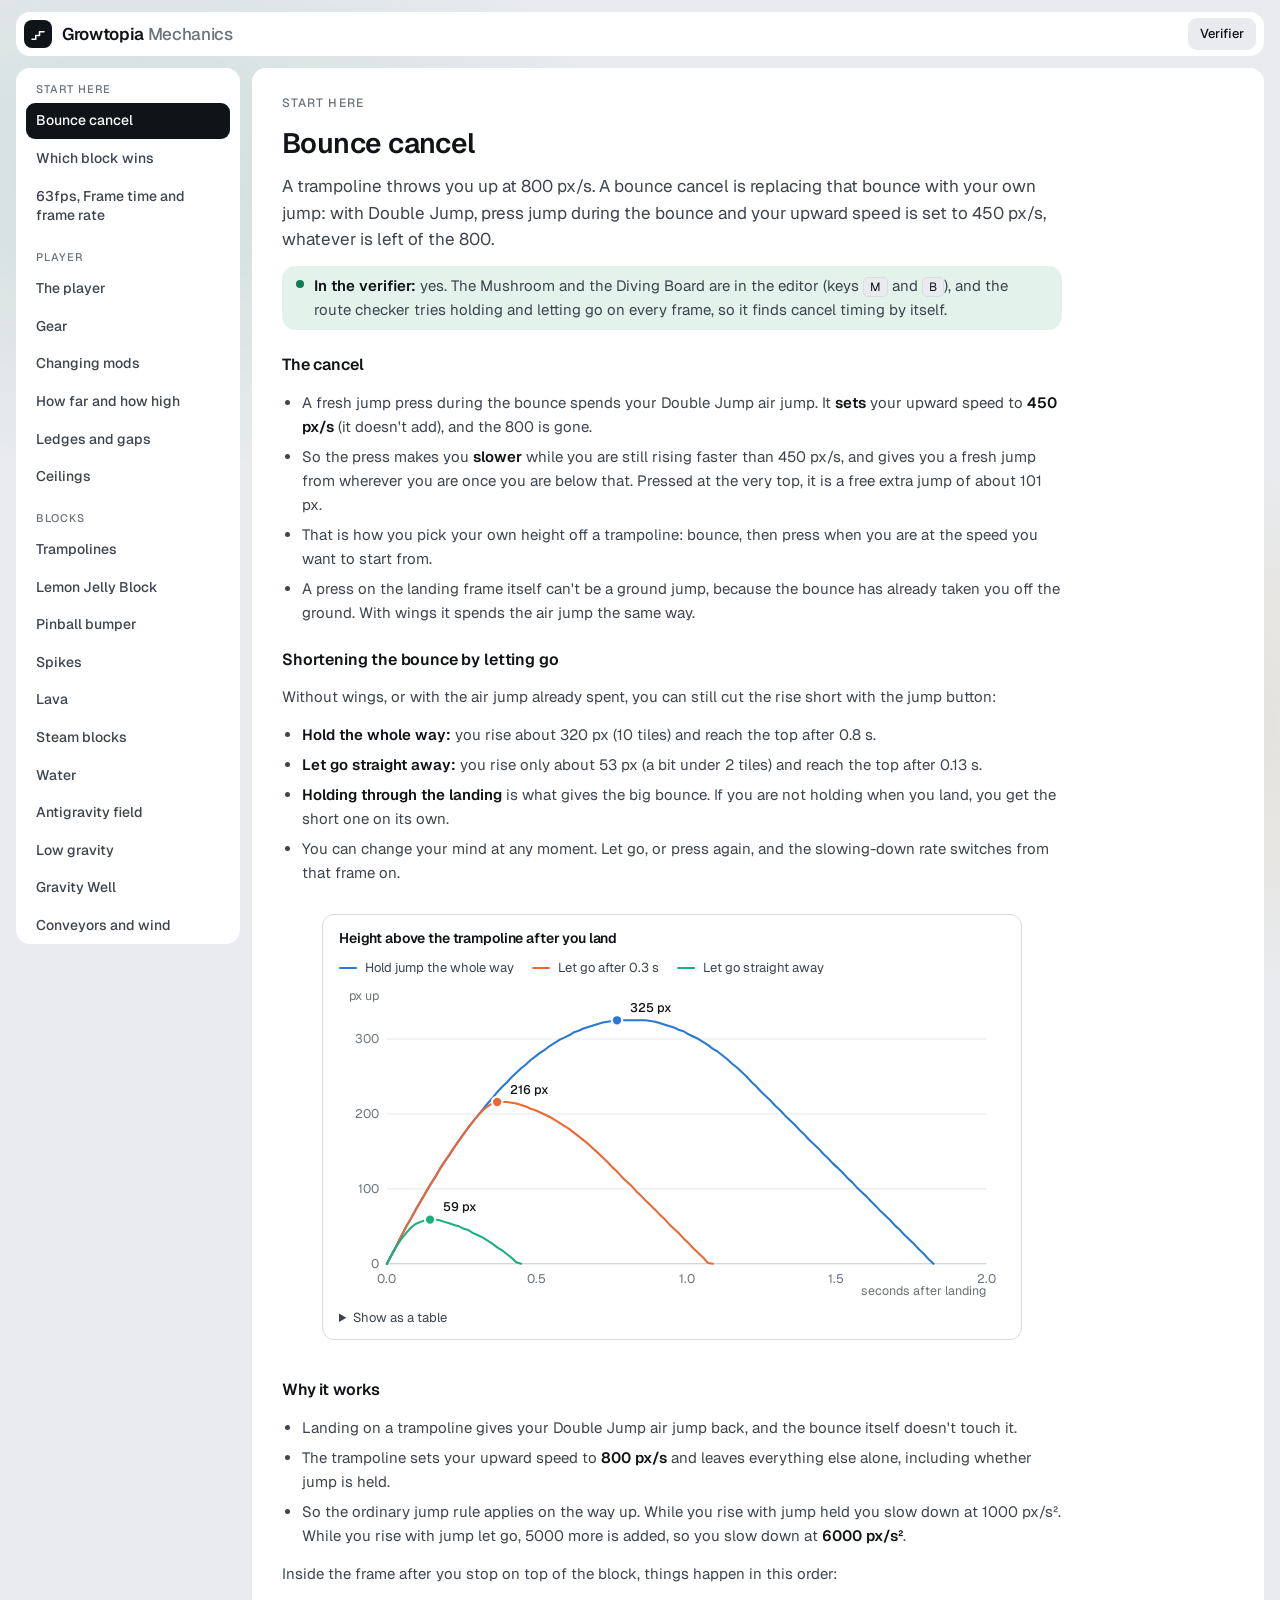
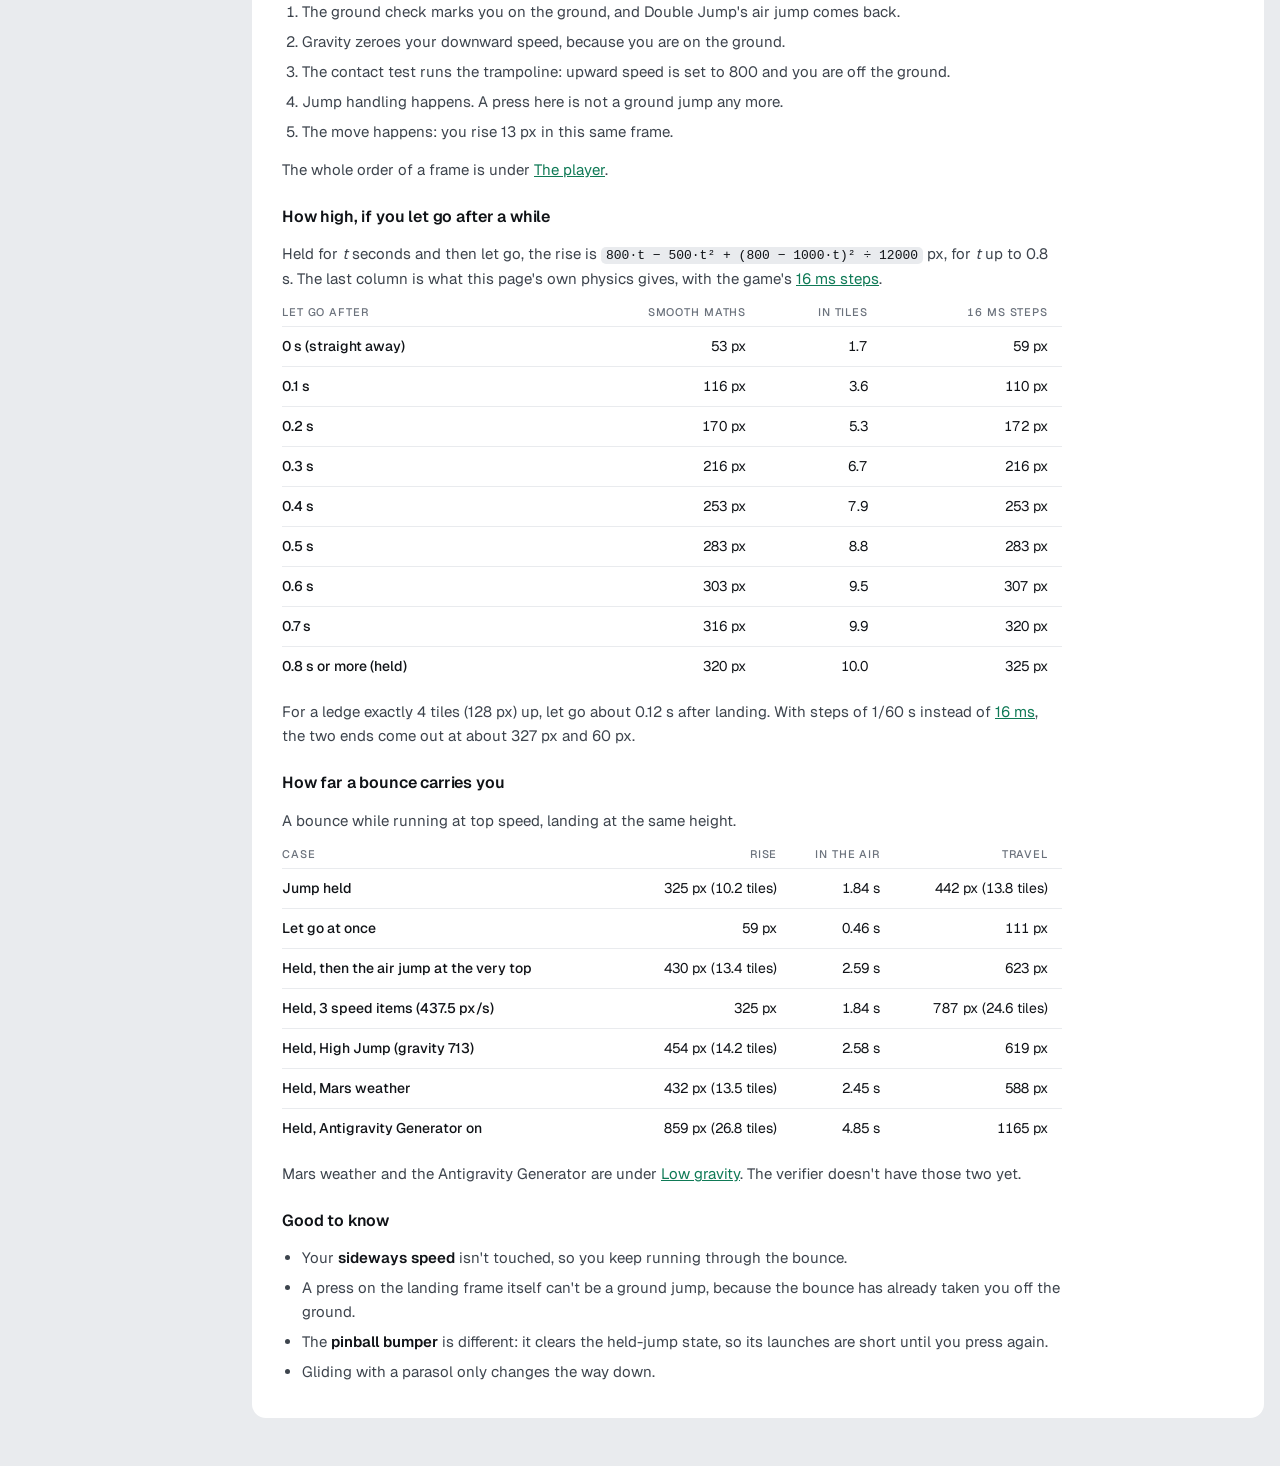
==== commit b0e3ef47: "Unequipping, Equipping" ====
--- a/mechanics.html
+++ b/mechanics.html
@@ -31,6 +31,7 @@
       <h2>Player</h2>
       <a href="#player">The player</a>
       <a href="#gear">Gear</a>
+      <a href="#mods">Changing mods</a>
       <a href="#reach">How far and how high</a>
       <a href="#ledges">Ledges and gaps</a>
       <a href="#ceilings">Ceilings</a>
@@ -605,7 +606,7 @@
         <p class="crumb">Blocks</p>
         <h2>Water</h2>
         <p class="lead">Water isn't a block. It is a flag on a tile, so a tile can be a block and water at once, and you pass through it.</p>
-        <p class="status" data-in="yes"><span><b>In the verifier:</b> yes, with float items and floaties as gear. Mud and glue aren't there, so nothing stacks with the water speed yet.</span></p>
+        <p class="status" data-in="part"><span><b>In the verifier:</b> yes for the water itself, with the Jet Ski and floaties as gear. The float items that last 3 s and the Fishing Dinghy: not yet. The route checker can also change the water item on the way when you ask it to: see <a href="#mods">Changing mods</a>. Mud and glue aren't there, so nothing stacks with the water speed yet.</span></p>
 
         <h3>When you count as in water</h3>
         <p>Only the middle point of your box matters. You are in water while that point is in a water tile, which is when you are about half under. The game goes back to normal the first frame it is out.</p>
@@ -637,17 +638,65 @@
         </ul>
 
         <h3>Float items</h3>
-        <p>Surfboards, the Fishing Dinghy, Jet Skis, the Swan Boat and others. They are checked on the frame you enter the water.</p>
+        <p>Surfboards, the Fishing Dinghy, Jet Skis, the Swan Boat and others: the table further down lists them all. They are checked on the frame you enter the water.</p>
         <ul>
           <li>While you float, gravity and the fall cap are both zero, so you stop at the surface, half under.</li>
           <li>With gravity at 0, an upward speed is kept for the whole water column.</li>
           <li>You can jump at any time, not just while sinking, and a jump keeps its full −270 until your middle point leaves the water.</li>
-          <li>Floating ends 3 s after you enter (never for the Fishing Dinghy and the two Jet Skis), or when you touch the ground.</li>
+          <li>Floating ends 3 s after you enter (never for the Fishing Dinghy, the Jet Ski and the Golden Jet Ski), or when you touch the ground. Changing what you wear can end it too: see below.</li>
           <li>The timer restarts each time you come back in, so hopping out and in should keep you afloat.</li>
         </ul>
+        <p class="note">The verifier has the Jet Ski only (it stands for the Golden Jet Ski too): a float with no time limit, which any Gear button ends, and which a water item change by the route checker ends too. The float items that last 3 s and the Fishing Dinghy aren't in it.</p>
+
+        <h3>When a float starts and ends</h3>
+        <p>Floating is a state of its own, kept apart from being in water, and only one thing starts it:</p>
+        <ul>
+          <li><b>It starts on the frame you enter the water:</b> the frame the middle of your body is in a water tile and wasn't on the frame before. On that frame the game looks at what you wear on your feet and in your hand, and starts the float if one of them is a float item.</li>
+          <li><b>Everything else only ends it:</b> the ground, the time running out, and a clothing update that your new outfit doesn't pass.</li>
+          <li><b>So a float item put on while you are already in the water does nothing</b> until the middle of your body leaves the water and comes back in. You have to be out for a frame.</li>
+          <li>A mod change can't stand in for entering the water: neither of the updates it brings touches whether you count as in water. See <a href="#mods">Changing mods</a>.</li>
+        </ul>
+        <p>Each time your clothes change, the game tests the outfit it has just been sent, and ends the float unless the item in your hand or the one on your feet is one of 12 that pass. That test is narrower than the one on entering the water: the Jet Ski and the Golden Jet Ski start a float, but they are not among the 12.</p>
+        <div class="tablewrap">
+          <table>
+            <thead><tr><th>Change while you float</th><th>The float after it</th></tr></thead>
+            <tbody>
+              <tr><td>The float item is taken off</td><td>Ends</td></tr>
+              <tr><td>Another item is changed, and a float item that passes is still worn</td><td>Keeps running</td></tr>
+              <tr><td>One float item that passes is swapped for another</td><td>Keeps running</td></tr>
+              <tr><td>A Jet Ski or a Golden Jet Ski is worn, and anything at all is changed</td><td>Ends, even though the Jet Ski is still on</td></tr>
+            </tbody>
+          </table>
+        </div>
+        <ul>
+          <li>A float that keeps running keeps its clock: the 3 s still count from the frame you entered.</li>
+          <li>The test looks at the hand as well as the feet. So a Jet Ski on your feet with a Surfboard in your hand passes, because of the Surfboard.</li>
+          <li>After a Jet Ski's float has ended this way, it takes leaving the water and coming back to float again.</li>
+        </ul>
+
+        <h3>The float items</h3>
+        <div class="tablewrap">
+          <table>
+            <thead><tr><th>Float item</th><th>Worn</th><th>Passes the test on a clothing update</th><th>Time limit</th></tr></thead>
+            <tbody>
+              <tr><td>Surfboard: plain, Flame, Wave and Electric Green (4822, 4824, 4826, 4828)</td><td>Hand</td><td>Yes</td><td>3 s</td></tr>
+              <tr><td>Fishing Dinghy (6996)</td><td>Feet</td><td>Yes</td><td>None</td></tr>
+              <tr><td>Go Anywhere Surfboard (9648)</td><td>Feet</td><td>Yes</td><td>3 s</td></tr>
+              <tr><td>Jet Ski Chariot (10390)</td><td>Feet</td><td>Yes</td><td>3 s</td></tr>
+              <tr><td>Cardboard Nessie (10688)</td><td>Feet</td><td>Yes</td><td>3 s</td></tr>
+              <tr><td>Swan Boat (11670)</td><td>Feet</td><td>Yes</td><td>3 s</td></tr>
+              <tr><td>Boots of Deepest Winter (12888)</td><td>Feet</td><td>Yes</td><td>3 s</td></tr>
+              <tr><td>The Oillipheist (13322)</td><td>Feet</td><td>Yes</td><td>3 s</td></tr>
+              <tr><td>Wind Surfer (13604)</td><td>Feet</td><td>Yes</td><td>3 s</td></tr>
+              <tr><td>Jet Ski (7518)</td><td>Feet</td><td>No</td><td>None</td></tr>
+              <tr><td>Golden Jet Ski (7530)</td><td>Feet</td><td>No</td><td>None</td></tr>
+            </tbody>
+          </table>
+        </div>
+        <p>The Jet Ski Chariot is not like the other two Jet Skis: it passes the test, and its float ends after 3 s.</p>
 
         <h3>Floaties</h3>
-        <p>The Sea Monster Floatie, Water Wings, Flaming Floaties and the Unicorn Floatie.</p>
+        <p>The Sea Monster Floatie (1666) and the Unicorn Floatie (7516), worn on the neck, and Water Wings (1668) and Flaming Floaties (6320), worn in the hand.</p>
         <ul>
           <li><b>Sinking:</b> your speed is cut to 40 px/s and you are pushed up at 320 px/s², so you sink only about 2 to 3 px.</li>
           <li><b>Rising:</b> a gentle upward push of 12 px/s², with upward speed capped at 120 px/s.</li>
@@ -1154,17 +1203,17 @@
         <p class="crumb">Player</p>
         <h2>Gear</h2>
         <p class="lead">Items change a few numbers. Some are read from the code and some are only known by measuring.</p>
-        <p class="status" data-in="part"><span><b>In the verifier:</b> Double Jump, the parasol, 3 speed items, High Jump, float items and floaties, as the buttons under Gear. Climbing gear, slippery and grip gear, Snowshoes and auto-run items: not yet.</span></p>
+        <p class="status" data-in="part"><span><b>In the verifier:</b> Double Jump, the parasol, 3 speed items, High Jump, the Jet Ski and floaties, as the buttons under Gear. The other float items, climbing gear, slippery and grip gear, Snowshoes and auto-run items: not yet.</span></p>
 
         <div class="tablewrap">
           <table>
             <thead><tr><th>Gear</th><th>What it does</th></tr></thead>
             <tbody>
-              <tr><td>Double Jump (wings)</td><td>Landing stores one air jump and using it clears it. The air jump sets your upward speed the same as a ground jump (−450, or −270 under the × 0.6 conditions). A jump on the ledge grace frame clears it too, so with Double Jump the grace frame gives nothing extra: one press, one jump, air jump gone. See <a href="#ledges">Ledges and gaps</a>.</td></tr>
+              <tr><td>Double Jump (wings)</td><td>Landing stores one air jump and using it clears it. The air jump sets your upward speed the same as a ground jump (−450, or −270 under the × 0.6 conditions). A jump on the ledge grace frame clears it too, so with Double Jump the grace frame gives nothing extra: one press, one jump, air jump gone. See <a href="#ledges">Ledges and gaps</a>. Changing a mod clears it as well: see <a href="#mods">Changing mods</a>.</td></tr>
               <tr><td>Slow fall: parasols and glide items</td><td>Gravity × 0.3 for the frame when you are falling, jump is held, you are not in water, and a trigger item is worn. A fresh press in the air spends the air jump before it can glide. Holding from the first jump glides without spending it. The fall cap stays 400, so with default gravity it is 300 px/s². Several triggers don't stack. The report lists 13 parasol-type items (Parasol 1020, Oil-paper Umbrella 7034, Magic Carpet 7144 and others) and 23 glide-type items (Soda Jetpack 1762, Legendary Wings 1784, Da Vinci Wings 8286 and others). The one item check that hadn't been decoded is the four Morty elephants: Morty the Gray, Orange, Pink and Diamond Elephant (7836, 7838, 7840, 7842). With them the glide lists are complete.</td></tr>
               <tr><td>Speed items</td><td>The client doesn't compute them: the server sends the speed. With 3 items it comes out at about 1.75 times the base speed, from testing.</td></tr>
               <tr><td>High jump</td><td>The jump code has no high jump multiplier, so it arrives as a changed gravity from the server. Measured: about 713 px/s². The verifier uses × 0.713.</td></tr>
-              <tr><td>Float items, floaties</td><td>See <a href="#water">Water</a>. The verifier lets you wear one of them at a time, because the notes don't say how they combine.</td></tr>
+              <tr><td>Float items, floaties</td><td>See <a href="#water">Water</a>. The verifier has the Jet Ski and floaties, and lets you wear one of them at a time, because the notes don't say how they combine.</td></tr>
               <tr><td>Climbing gear</td><td>Lets you hang on a wall where a climbing tile sits behind you. See <a href="#climbing">Wall climbing</a>. One item is enough: Climbing Picks (3588), Claws of Barko (8042), Climbing Boots (3590), S.P.I.D.E.R. Legs (8018), Tarantula Legs (9034), Mountain Boots (5440), Ezio's Boots (7094), Will of the Wild (5712, only in one of its states), or any item marked as climbing gear in the item list.</td></tr>
               <tr><td>Slippery gear</td><td>Makes every floor slippery: Slippery Chemical Coat (9078), Bob The Gross Blob (8374), Sledding Penguin (10404), Chilled Chucks (14076), Abominable Snowman Suit (7408) together with Abominable Snowman Mask (7410), or any item marked that way in the item list. See <a href="#surfaces">Ice and slow ground</a>.</td></tr>
               <tr><td>Grip gear</td><td>Cancels slippery everywhere: Ice Skates of Winter (5418), or any item marked that way in the item list.</td></tr>
@@ -1173,6 +1222,72 @@
             </tbody>
           </table>
         </div>
+      </article>
+
+      <article class="topic" id="mods" data-title="Changing mods">
+        <p class="crumb">Player</p>
+        <h2>Changing mods</h2>
+        <p class="lead">Putting an item on or taking one off changes your mods, and every such change takes away your stored double jump. In the air it stays gone until you land.</p>
+        <p class="status" data-in="part"><span><b>In the verifier:</b> yes when you play: a Gear button takes the stored air jump away at once, and ends a Jet Ski's float. In the route checker only for the water items, and only with "Water items can be changed on the way" ticked. It may then put one on, take it off or swap it on any frame, at least 21 frames after the last change (20 in 17 ms frames), and each change costs the air jump. The other gear stays as ticked for a whole route. The checker picks the frame a change lands on, and doesn't work out the wait for the server.</span></p>
+
+        <h3>What you see</h3>
+        <ul>
+          <li><b>On the ground</b> a mod change costs nothing. The ground check stores the air jump again on the next frame.</li>
+          <li><b>In the air</b> the double jump is gone until you land. That is so even when the item has nothing to do with Double Jump, as long as it changes a mod.</li>
+          <li><b>Putting a Double Jump item on in the air</b> gives no air jump either. The update that turns Double Jump on is the same one that clears the stored jump.</li>
+          <li>With the stored jump gone, a jump press in the air does nothing. The mid-air jumps that don't need it still work: see "When a press jumps" under <a href="#player">The player</a>.</li>
+        </ul>
+
+        <h3>Why</h3>
+        <p>The game keeps the double jump as one stored <b>air jump</b>. Only five things ever change it:</p>
+        <div class="tablewrap">
+          <table>
+            <thead><tr><th>When</th><th>The stored air jump</th></tr></thead>
+            <tbody>
+              <tr><td>A player is created</td><td>Empty</td></tr>
+              <tr><td>The ground check finds you on the ground</td><td>Stored, but only with Double Jump</td></tr>
+              <tr><td>A press jumps in one of the special mid-air cases: in an <a href="#antigravity">Antigravity Field</a>, or with the Antigravity Generator on (see <a href="#low-gravity">Low gravity</a>)</td><td>Stored just before the jump</td></tr>
+              <tr><td>An air jump or a ledge grace jump fires</td><td>Emptied</td></tr>
+              <tr><td>The server's update of your character's state arrives</td><td>Emptied, always</td></tr>
+            </tbody>
+          </table>
+        </div>
+        <p>The last row is the cause. When the server answers a mod change it sends your character's state again. The game takes in the new mods and then clears the stored air jump, without looking at what changed. It doesn't check whether you still have Double Jump.</p>
+        <p>The message that changes the clothes you are seen in is a separate one, and it leaves the air jump alone.</p>
+
+        <h3>Sending a change</h3>
+        <ul>
+          <li><b>Each change takes two taps:</b> one to select the item, and one on the selected item to wear it or take it off. After a change is sent the selection goes back to the Fist, so the next change needs both taps again.</li>
+          <li><b>The game sends a change at most once every 333 ms.</b> A tap inside that time is dropped, not kept for later.</li>
+          <li><b>The wait is shared by every item.</b> Going back and forth between two items doesn't get around it.</li>
+          <li><b>Nothing changes on the frame of the tap.</b> The game sends the request at once and waits. Your mods and your stored air jump only change when the server's answer arrives, so a change lands one trip to the server and back after the tap.</li>
+        </ul>
+        <p>The game counts that time in whole frames (see <a href="#frame-time">63fps, Frame time and frame rate</a>), so the 333 ms comes out as a number of frames:</p>
+        <div class="tablewrap">
+          <table>
+            <thead><tr><th>Frame length</th><th class="num">Frames until the next change can be sent</th></tr></thead>
+            <tbody>
+              <tr><td>Every frame 16 ms</td><td class="num">21 (336 ms)</td></tr>
+              <tr><td>Every frame 17 ms</td><td class="num">20 (340 ms)</td></tr>
+              <tr><td>A mix of 16 and 17 ms</td><td class="num">20, or 21 when the last two frames are both 16 ms</td></tr>
+            </tbody>
+          </table>
+        </div>
+
+        <h3>Odd cases</h3>
+        <ul>
+          <li><b>Answers aren't held back.</b> Each frame the game takes in every state update that has arrived, however many there are. Two can land in the same frame, and one a frame for many frames in a row would all be taken.</li>
+          <li><b>With a parasol or a glide item,</b> holding jump after the change glides at once. There is no air jump left for the press to spend first. See <a href="#gear">Gear</a>.</li>
+          <li><b>A float item put on in the water</b> does nothing until the middle of your body leaves the water and comes back in. Floating only starts on the frame you enter the water, and a mod change doesn't count as entering. See <a href="#water">Water</a>.</li>
+          <li><b>A change can end a float that is running.</b> With a Jet Ski or a Golden Jet Ski any change of clothes ends it, even one that leaves the Jet Ski on. With the other float items it keeps running as long as one of them is still worn after the change. See "When a float starts and ends" under <a href="#water">Water</a>.</li>
+        </ul>
+
+        <h3>Not known</h3>
+        <ul>
+          <li>How long the trip to the server and back takes. It depends on the connection.</li>
+          <li>What else makes the server send a state update. Anything that does clears the stored air jump the same way.</li>
+          <li>Whether a mod change takes away the second jump you have right after a checkpoint. The verifier leaves it.</li>
+        </ul>
       </article>
 
       <article class="topic" id="reach" data-title="How far and how high">
@@ -1395,7 +1510,8 @@
               <tr><td>Edge jump</td><td>A ground jump pressed on the last frame any of your box is still over the block.</td></tr>
               <tr><td>Ledge grace</td><td>The one frame after you walk off a ledge in which a press still jumps. It uses up your air jump if you have one.</td></tr>
               <tr><td>Coyote time</td><td>Another name for ledge grace.</td></tr>
-              <tr><td>Air jump</td><td>The one extra jump Double Jump stores. Landing refills it; using it empties it.</td></tr>
+              <tr><td>Air jump</td><td>The one extra jump Double Jump stores. Landing refills it; using it empties it, and so does a mod change.</td></tr>
+              <tr><td>Mod</td><td>An effect an item gives you while you wear it, such as Double Jump. See <a href="#mods">Changing mods</a>.</td></tr>
               <tr><td>Slippery</td><td>No friction and weak steering until you land. Set by bumpers, by ice-type ground and by slippery gear.</td></tr>
               <tr><td>Knockback</td><td>The state a pain block puts you in: weak steering, no friction, heavy gravity, until you land.</td></tr>
               <tr><td>Collision kind</td><td>The number that says which sides of a block stop you.</td></tr>
@@ -1427,6 +1543,8 @@
           <li>The Steam Stomper's cooldown.</li>
           <li>Which fall speed the Lemon Jelly Block uses.</li>
           <li>Which way the arrow of an unflipped One-Way Block points on screen.</li>
+          <li>What, besides a mod change, makes the server send a state update. Each one clears the stored air jump. See <a href="#mods">Changing mods</a>.</li>
+          <li>What else passes the game's float test on a clothing update. Besides the 12 listed items, the item in your hand has a check of its own that hasn't been read. See <a href="#water">Water</a>.</li>
         </ul>
       </article>
 
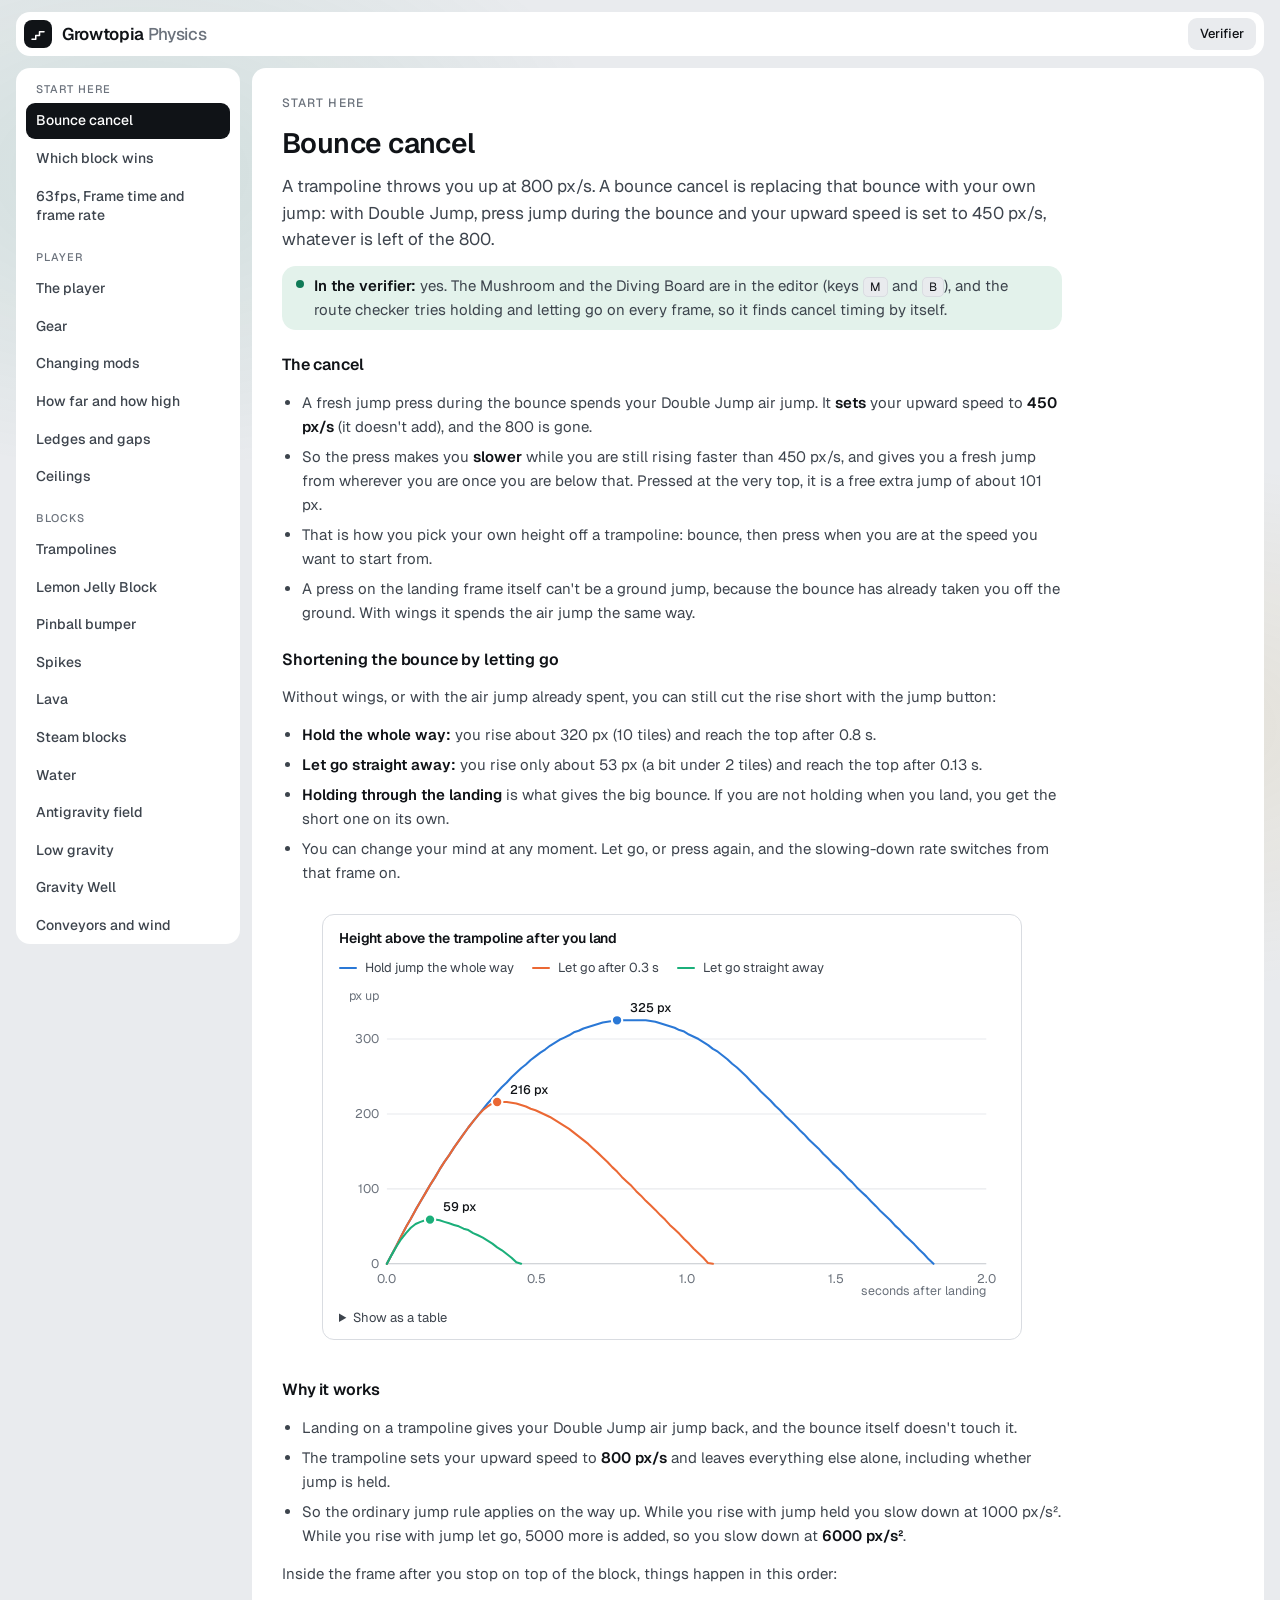
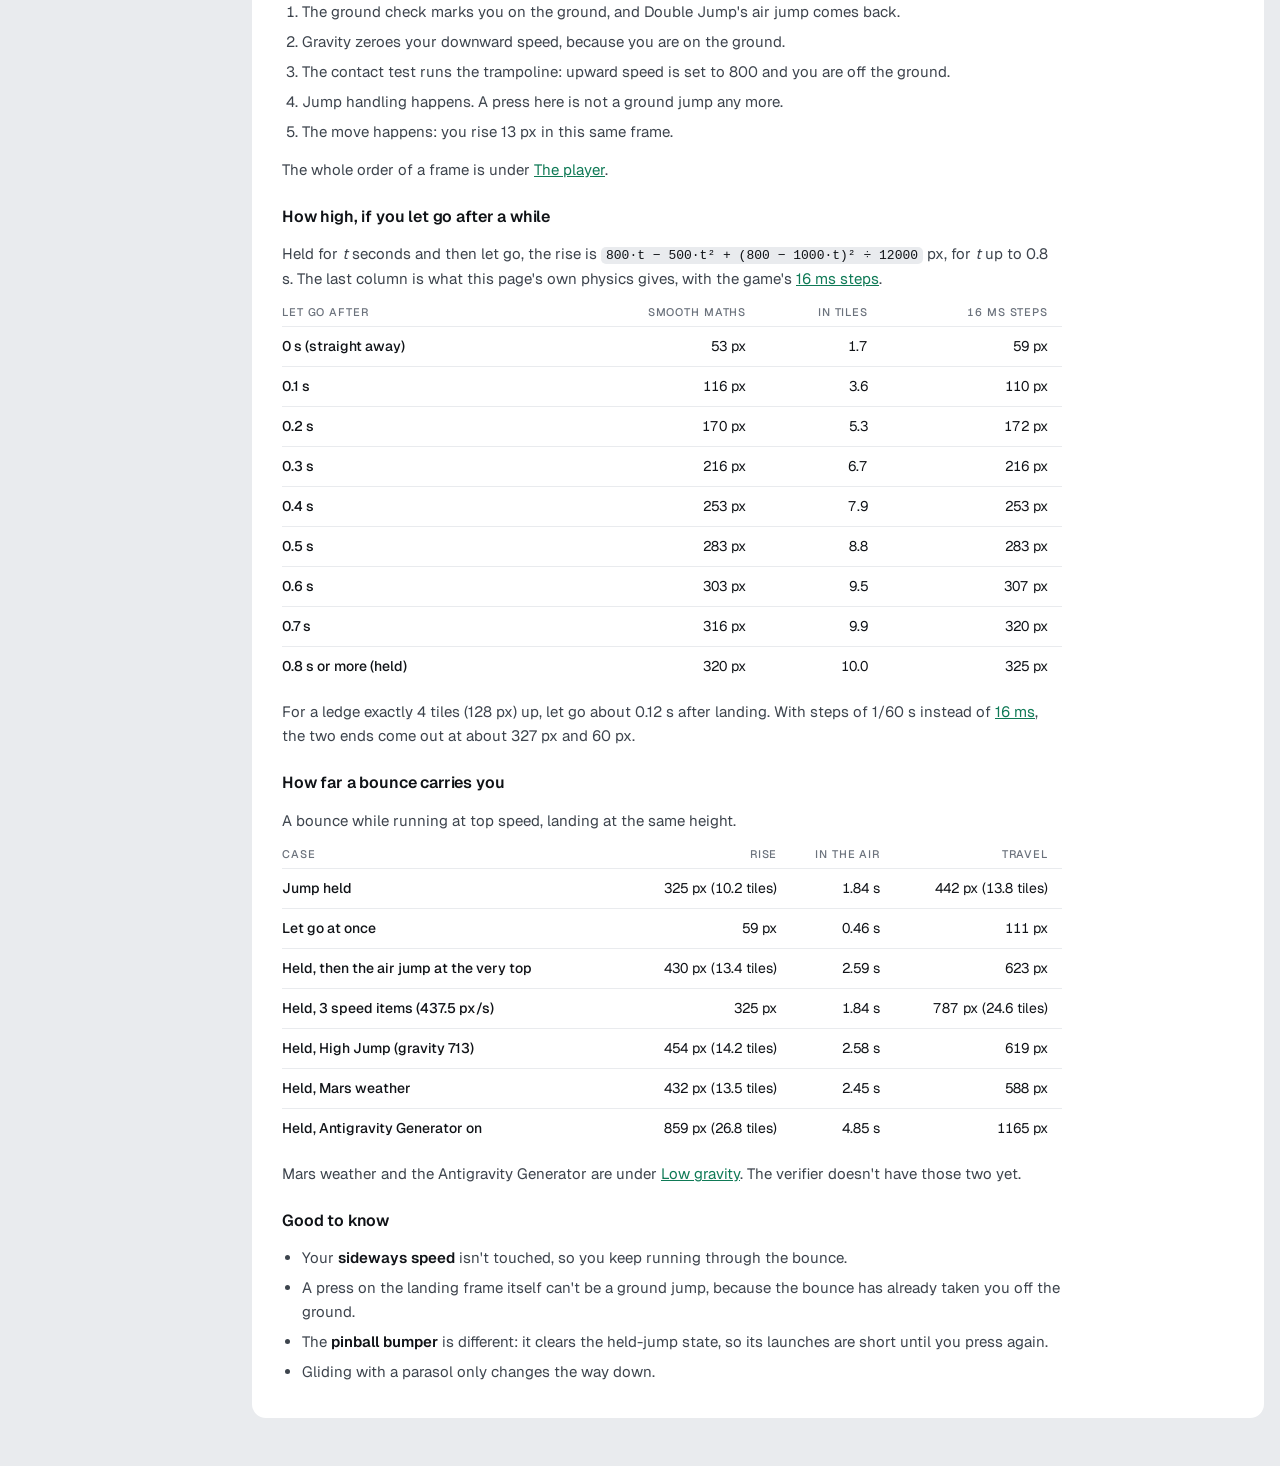
==== commit f6d1f4da: "fixes" ====
--- a/mechanics.html
+++ b/mechanics.html
@@ -18,7 +18,7 @@
 <div class="shell">
   <header class="apphead card">
     <span class="mark" aria-hidden="true"><svg class="ic"><use href="#i-hop"/></svg></span>
-    <h1>Growtopia <span>Mechanics</span></h1>
+    <h1>Growtopia <span>Physics</span></h1>
     <a class="back" href="index.html">Verifier</a>
   </header>
 
@@ -200,6 +200,43 @@
           <li>It compares this frame's own time with the frame time. If it was 1, 2, 3 or 4 ms longer, that leftover goes into the next frame. Any other difference is dropped.</li>
         </ol>
 
+        <h3>How high a jump goes at each frame rate</h3>
+        <p><b>Where this comes from:</b> worked out frame by frame from the rules on this page. At 16 ms it gives the page's own numbers: 104, 325, 123 and 67 px. High Jump uses the measured gravity of about 713.</p>
+        <p><b>In the verifier:</b> not yet. It only steps at 16 or 17 ms.</p>
+        <p>The lower the frame rate, the higher a jump goes. Some jumps gain a whole tile:</p>
+        <ul>
+          <li>High Jump reaches 5 tiles from 12 fps (81 ms frames).</li>
+          <li>A jump started in water reaches 4 tiles from 19 fps (52 ms).</li>
+          <li>The Antigravity Generator reaches 9 tiles from 12 fps (82 ms).</li>
+          <li>A trampoline bounce reaches 11 tiles from 12 fps (81 ms).</li>
+          <li>A lava bounce reaches 3 tiles from 12 fps (83 ms).</li>
+          <li>A plain held jump never reaches 4 tiles. It tops out at 124 px, 4 px short.</li>
+          <li>A <a href="#lemon-jelly">Lemon Jelly</a> bounce gains the most: 772 px at 62.5 fps, 1040 px at 10 fps and below, 8 tiles more.</li>
+        </ul>
+        <p>How it is worked out:</p>
+        <ul>
+          <li>Gravity is applied before the move.</li>
+          <li>A jump or a bounce sets its speed before that frame's move.</li>
+          <li>Each move is whole pixels (<code>trunc(v + 0.5)</code>), and the leftover is carried to the next frame.</li>
+          <li>The frame time is whole milliseconds, capped at 100.</li>
+        </ul>
+        <p>A longer frame moves you a whole frame at full speed before gravity catches up, so the top comes out higher.</p>
+
+        <figure class="figure fps" id="fps-figure">
+          <div class="panels" id="fps-panels"></div>
+          <div class="tip" id="fps-tip" hidden></div>
+          <figcaption>Across: frames per second (62.5 fps is 16 ms frames). Up: the highest point of the jump, in px. Grey lines mark whole tiles (32 px). The upright line is 10 fps: below it every frame is cut to 100 ms.</figcaption>
+          <details>
+            <summary>Show as a table</summary>
+            <div class="tablewrap"><table id="fps-table"></table></div>
+          </details>
+        </figure>
+
+        <ul>
+          <li>Below 10 fps the lines are flat. The game cuts each frame to 100 ms, so it just plays in slow motion: same height, more real time per frame.</li>
+          <li>The lines go up in steps because frames are whole milliseconds and moves are whole pixels.</li>
+        </ul>
+      
         <h3>Why 63 fps appears after the game has been open a long time</h3>
         <p><b>Where this comes from:</b> a likely explanation, not confirmed. It is read from the public Proton SDK engine source, which Growtopia is built on (<code>shared/win/app/main.cpp</code> and <code>shared/win/WinUtils.cpp</code>).</p>
         <ul>
@@ -282,8 +319,8 @@
       <article class="topic" id="lemon-jelly" data-title="Lemon Jelly Block">
         <p class="crumb">Blocks</p>
         <h2>Lemon Jelly Block</h2>
-        <p class="lead">The Lemon Jelly Block (5392) bounces you by how fast you fall onto it: the faster the fall, the stronger the bounce, from 531 to 1200 px/s.</p>
-        <p class="status" data-in="no"><span><b>In the verifier:</b> not yet.</span></p>
+        <p class="lead">The Lemon Jelly Block (5392) bounces you by how fast you fall onto it: the faster the fall, the stronger the bounce, from 531 to 1200 px/s after a normal fall.</p>
+        <p class="status" data-in="yes"><span><b>In the verifier:</b> yes. It is in the editor (key <kbd>J</kbd>), and the game there and the route checker use the bounce, the boost and the fall speed below. The runaway launch at the end can be built there too, but it has no 10,000 px/s cap.</span></p>
 
         <h3>When it bounces</h3>
         <p>The same landing condition as a <a href="#trampolines">trampoline</a>: gravity on, not rising, feet at or above its top.</p>
@@ -291,8 +328,15 @@
         <h3>How strong</h3>
         <ul>
           <li><code>r = (fall speed ÷ 400)²</code></li>
-          <li>Your upward speed becomes <b>1200 × r</b>, but never less than <b>531.25</b>. So 531 to 1200 px/s.</li>
+          <li>Your upward speed becomes <b>1200 × r</b>, but never less than <b>531.25</b>. After a normal fall that is 531 to 1200 px/s.</li>
           <li>The floor of 531.25 applies for fall speeds up to about 266 px/s (about 35 px of fall).</li>
+        </ul>
+
+        <h3>Which fall speed it reads</h3>
+        <ul>
+          <li>Your up-and-down speed from the end of the previous frame. The game copies that speed every frame, right after you move, to draw your avatar, and the jelly reads the copy.</li>
+          <li>In a normal landing that is the speed you land with.</li>
+          <li>The copy is not held to the 400 px/s fall limit, and it is squared in the formula. So anything that pushes your speed past 400 just before the jelly fires gives a bigger bounce.</li>
         </ul>
 
         <h3>The rise afterwards</h3>
@@ -302,8 +346,40 @@
           <li>It ends on the first frame you are no longer rising.</li>
         </ul>
 
-        <h3>Not known</h3>
-        <p>Which stored fall speed the block reads. It is assumed to be your speed just before landing.</p>
+        <h3>Lower frame rates bounce much higher</h3>
+        <p>The boost is cut every frame, not every second. So the longer each frame, the longer the boost lasts: about 0.1 s with <a href="#frame-time">16 ms frames</a>, about 0.6 s with 100 ms frames.</p>
+        <p>Height after a full-speed fall (400 px/s), jump held:</p>
+        <div class="tablewrap">
+          <table class="kv">
+            <thead><tr><th>Frame rate</th><th class="num">Rise</th></tr></thead>
+            <tbody>
+              <tr><td>62.5 fps (16 ms)</td><td class="num">772 px (24.1 tiles)</td></tr>
+              <tr><td>30 fps (33 ms)</td><td class="num">828 px</td></tr>
+              <tr><td>20 fps (50 ms)</td><td class="num">883 px</td></tr>
+              <tr><td>15 fps (67 ms)</td><td class="num">937 px</td></tr>
+              <tr><td>12 fps (83 ms)</td><td class="num">987 px</td></tr>
+              <tr><td>10 fps and below</td><td class="num">1040 px (32.5 tiles)</td></tr>
+            </tbody>
+          </table>
+        </div>
+        <ul>
+          <li>That is 268 px more. Over the same range a trampoline gains only 34 px, so the frame rate matters about eight times more on a jelly.</li>
+          <li>A short lag counts too. One hitch of 100 ms or more on the bounce frame adds about 38 px. Two in a row add about 66 px.</li>
+          <li>With High Jump it goes 1062 px at 16 ms. In an Antigravity Generator world it goes 1972 px, past the top of a 60-tile world.</li>
+        </ul>
+
+        <h3>Lava above a Lemon Jelly: a runaway launch</h3>
+        <p>A Lemon Jelly floor, one empty tile, then a <a href="#lava">Lava</a> block above it:</p>
+        <ol>
+          <li>The jelly throws you up at 531 px/s.</li>
+          <li>The lava hits you from below. That reverses your speed, so you land on the jelly moving down at about 531.</li>
+          <li>The jelly bounces you at 1991 px/s.</li>
+          <li>The lava reverses that, and the next jelly bounce is 10,000 px/s. That is its cap with jump held. If you let go of jump there is no cap.</li>
+        </ol>
+        <ul>
+          <li>Each lava hit also pushes you sideways at 300 px/s. After the 3rd hit that carries you out from under a single lava block, and the next bounce launches you.</li>
+          <li>You hit the top of the world. Nothing stops your upward speed at a <a href="#ceilings">ceiling</a>, so you stay pinned there for about 24 s while holding jump, and you can run along the top of the world the whole time.</li>
+        </ul>
       </article>
 
       <article class="topic" id="bumper" data-title="Pinball bumper">
@@ -405,7 +481,7 @@
         <p class="crumb">Blocks</p>
         <h2>Lava and other pain blocks</h2>
         <p class="lead">Lava doesn't simply kill you the way spikes do. It throws you away from it and puts you in knockback, and enough hits in a row kill you.</p>
-        <p class="status" data-in="no"><span><b>In the verifier:</b> not yet.</span></p>
+        <p class="status" data-in="part"><span><b>In the verifier:</b> lava, yes. It is in the editor (key <kbd>L</kbd>), and the game there and the route checker throw you and put you in knockback as below. Lava never kills you there: dying after 5 hits is left out on purpose. Cactus, acid, fire and the blocks you can overlap: not yet.</span></p>
 
         <h3>From above or below</h3>
         <ul>
@@ -427,6 +503,12 @@
           <li><b>Gravity is much stronger.</b> Rising with jump held: 4250 extra. Rising with jump let go: 5000 extra. Falling: 4250 extra. The fall cap stays 400.</li>
           <li>Steering is only 15% as strong, and nothing slows you down (no friction).</li>
           <li>A normal wall barely bounces you: your speed × −0.01.</li>
+        </ul>
+        <p>The 4250 is (1 − 0.15) × 5000: the extra gravity for letting go of jump, scaled down by the same 0.15 that weakens steering in knockback. It doesn't change with gravity.</p>
+        <p>So keys barely change a hop's length:</p>
+        <ul>
+          <li><b>Holding forward</b> does nothing. Steering only adds speed below your top speed (250 px/s), and a hit leaves you at 300 or more.</li>
+          <li><b>Holding back</b> slows you a little, at 180 px/s² (15% of 1200). That takes at most about 12 px off a 23-frame hop.</li>
         </ul>
 
         <h3>Dying</h3>
@@ -488,8 +570,31 @@
           <li>A press 8 to 12 frames after the hit gives the longest hop, about 144 to 153 px per hit.</li>
         </ul>
 
+        <h3>Glide items make lava hops longer</h3>
+        <p>While you're in knockback and falling, the game adds the 4250 first and then applies the glide item's × 0.3 to the total. So with a parasol or another glide item and jump held, you fall at (1000 + 4250) × 0.3 = 1575 px/s² instead of 5250. The rise doesn't change, because gliding only works while you fall.</p>
+        <p>On a long lava floor (default gravity, no key held):</p>
+        <div class="tablewrap">
+          <table>
+            <thead><tr><th>How you press</th><th class="num">No glide item</th><th class="num">Glide item worn</th></tr></thead>
+            <tbody>
+              <tr><td>Jump held from before, no press</td><td class="num">110 px, 23 frames</td><td class="num">134 px, 28 frames</td></tr>
+              <tr><td>Air jump pressed 13 to 20 frames after the hit (12 to 19 with a glide item)</td><td class="num">158 px, 33 frames</td><td class="num">178 px, 37 frames</td></tr>
+            </tbody>
+          </table>
+        </div>
+        <ul>
+          <li><b>Jump held:</b> holding jump from before the hit glides without spending the air jump.</li>
+          <li><b>The air jump:</b> the second row is the same fresh press as in the Lava cancel table: jump is up until you press. The air jump comes back on every landing, so you can use it on every hop.</li>
+          <li><b>Later presses:</b> pressing later than the Lava cancel table's 12 frames goes farther, 158 px instead of 153. The top stays at 59 px, because the press comes after the top.</li>
+          <li><b>Before the 5th hit</b> you get four hops. With the four numbers in the table that's 440, 536, 632 and 712 px, or 13.75, 16.75, 19.75 and 22.25 tiles. With Fireproof you get nine hops: 990 to 1602 px.</li>
+          <li><b>Other gravity:</b> with High Jump, Mars or the Antigravity Generator, hops are only 5 to 20 px longer. The 4250 doesn't change with gravity.</li>
+        </ul>
+
         <h3>A wall above lava</h3>
         <p>With a plain wall above lava in the same column, the sideways check takes the upper block first. The wall sets your sideways speed to 0. Then the lava sees a speed of 0 and sets it to 300 px/s to the right. So the push is to the right, whichever side you came from.</p>
+
+        <h3>Side hits on slippery floors</h3>
+        <p>A side hit sets your sideways speed to at least 300 px/s, but it doesn't start knockback. On normal ground friction stops you in 37.5 px. On ice, or with slippery gear, there is no friction, so the 300 px/s lasts until a wall.</p>
 
         <h3>Blocks you can overlap</h3>
         <p>Fire on a non-solid tile, the Atomic Fireball (3764), the Saguaro Cactus (8326), the Barbed Wire Barrier (8980) and the Steam Vent (3284) can be overlapped. While your box is inside one, both checks fire every frame, sideways first and then up and down. With no sideways speed, the sideways one gives you +300 px/s.</p>
@@ -538,7 +643,7 @@
         <p class="crumb">Start here</p>
         <h2>When blocks sit side by side</h2>
         <p class="lead">When your box is over two different blocks at once, the game doesn't weigh them. It looks at them one at a time, from the left, and the first one that does something ends the check.</p>
-        <p class="status" data-in="yes"><span><b>In the verifier:</b> yes, for spikes, bumpers and trampolines. Lava: not yet.</span></p>
+        <p class="status" data-in="yes"><span><b>In the verifier:</b> yes, for spikes, bumpers, trampolines and lava.</span></p>
 
         <h3>A trampoline next to a spike</h3>
         <p>Say the trampoline sits at 0 to 32 px and the spike right beside it at 32 to 64 px, and your box is 20 px wide:</p>
@@ -597,7 +702,7 @@
           <li>Drop onto them so that most of your box is over the Mushroom and a few pixels are over the spike. The code says you bounce.</li>
           <li>Swap them, and drop on the same way. The code says you die.</li>
         </ol>
-        <p>The verifier's Mushroom, spike and pinball tiles follow this rule, so you can set the same thing up in Build.</p>
+        <p>The verifier's Mushroom, spike, pinball and lava tiles follow this rule, so you can set the same thing up in Build.</p>
 
         <p class="note">Left to right, and top to bottom inside a column, is read from the code.</p>
       </article>
@@ -1541,7 +1646,6 @@
           <li>The exact numbers the game uses for speed items and High Jump. The server sends them. The values on this page are measured.</li>
           <li>Hits to death and how fast health comes back. The server decides both, so they can't be read from the code. The 5 hits in 5 seconds under <a href="#lava">Lava</a> is not from the code.</li>
           <li>The Steam Stomper's cooldown.</li>
-          <li>Which fall speed the Lemon Jelly Block uses.</li>
           <li>Which way the arrow of an unflipped One-Way Block points on screen.</li>
           <li>What, besides a mod change, makes the server send a state update. Each one clears the stored air jump. See <a href="#mods">Changing mods</a>.</li>
           <li>What else passes the game's float test on a clothing update. Besides the 12 listed items, the item in your hand has a check of its own that hasn't been read. See <a href="#water">Water</a>.</li>
--- a/css/mechanics.css
+++ b/css/mechanics.css
@@ -43,7 +43,7 @@
 .tablewrap { overflow-x: auto; }
 
 /* the bounce chart: one white surface, three lines, a legend, a crosshair and a table twin */
-.figure { position: relative; display: grid; gap: 10px; padding: 14px 16px 12px; border: 1px solid var(--line); border-radius: 12px; background: #fff; }
+.figure { position: relative; display: grid; gap: 10px; padding: 14px 16px 12px; border: 1px solid var(--line); border-radius: 12px; background: var(--pane); }
 .figure h3 { margin: 0; font-size: 14px; }
 .figure .legend { display: flex; flex-wrap: wrap; gap: 6px 18px; font-size: 13px; color: var(--ink-2); }
 .figure .legend span { display: inline-flex; align-items: center; gap: 8px; }
@@ -51,7 +51,7 @@
 .figure svg { display: block; width: 100%; height: auto; touch-action: pan-y; overflow: visible; }
 .figure svg text { font-family: var(--font); font-size: 12px; fill: var(--muted); }
 .figure svg text.lab { fill: var(--ink); font-weight: 500; }
-.figure .tip { position: absolute; z-index: 2; min-width: 170px; padding: 9px 11px; border-radius: 10px; background: #fff; box-shadow: 0 0 0 1px var(--line), 0 6px 18px rgb(16 19 23 / .12); font-size: 12px; color: var(--muted); pointer-events: none; }
+.figure .tip { position: absolute; z-index: 2; min-width: 170px; padding: 9px 11px; border-radius: 10px; background: var(--pane); box-shadow: 0 0 0 1px var(--line), 0 6px 18px rgb(16 19 23 / .12); font-size: 12px; color: var(--muted); pointer-events: none; }
 .figure .tip[hidden] { display: none; }
 .figure .tip b { display: block; margin-bottom: 4px; font-weight: 500; color: var(--muted); }
 .figure .tip div { display: flex; align-items: center; gap: 8px; padding: 1px 0; }
@@ -59,6 +59,19 @@
 .figure .tip strong { color: var(--ink); font-weight: 600; font-variant-numeric: tabular-nums; }
 .figure details summary { cursor: pointer; font-size: 13px; color: var(--ink-2); }
 .figure details table { margin-top: 8px; }
+
+/* the frame-rate figure: six small panels, one accent line each, colours only from the tokens */
+.fps { container-type: inline-size; }
+.fps .panels { display: grid; grid-template-columns: repeat(2, minmax(0, 1fr)); gap: 18px 24px; }
+@container (max-width: 560px) { .fps .panels { grid-template-columns: minmax(0, 1fr); } }
+.fps h4 { margin: 0; font-size: 13px; font-weight: 600; color: var(--ink); }
+.fps .sub { margin: 2px 0 6px; font-size: 12px; line-height: 1.4; color: var(--muted); }
+.fps svg text { font-size: 11px; }
+.fps svg .axis, .fps svg .cross { stroke: var(--faint); }
+.fps svg .grid { stroke: var(--line); }
+.fps svg .val { fill: none; stroke: var(--accent); stroke-width: 2; stroke-linejoin: round; stroke-linecap: round; }
+.fps svg .dot { fill: var(--accent); stroke: var(--pane); stroke-width: 2; }
+.fps figcaption { font-size: 12px; line-height: 1.5; color: var(--muted); }
 
 @media (max-width: 820px) {
   .mech { grid-template-columns: minmax(0, 1fr); }
